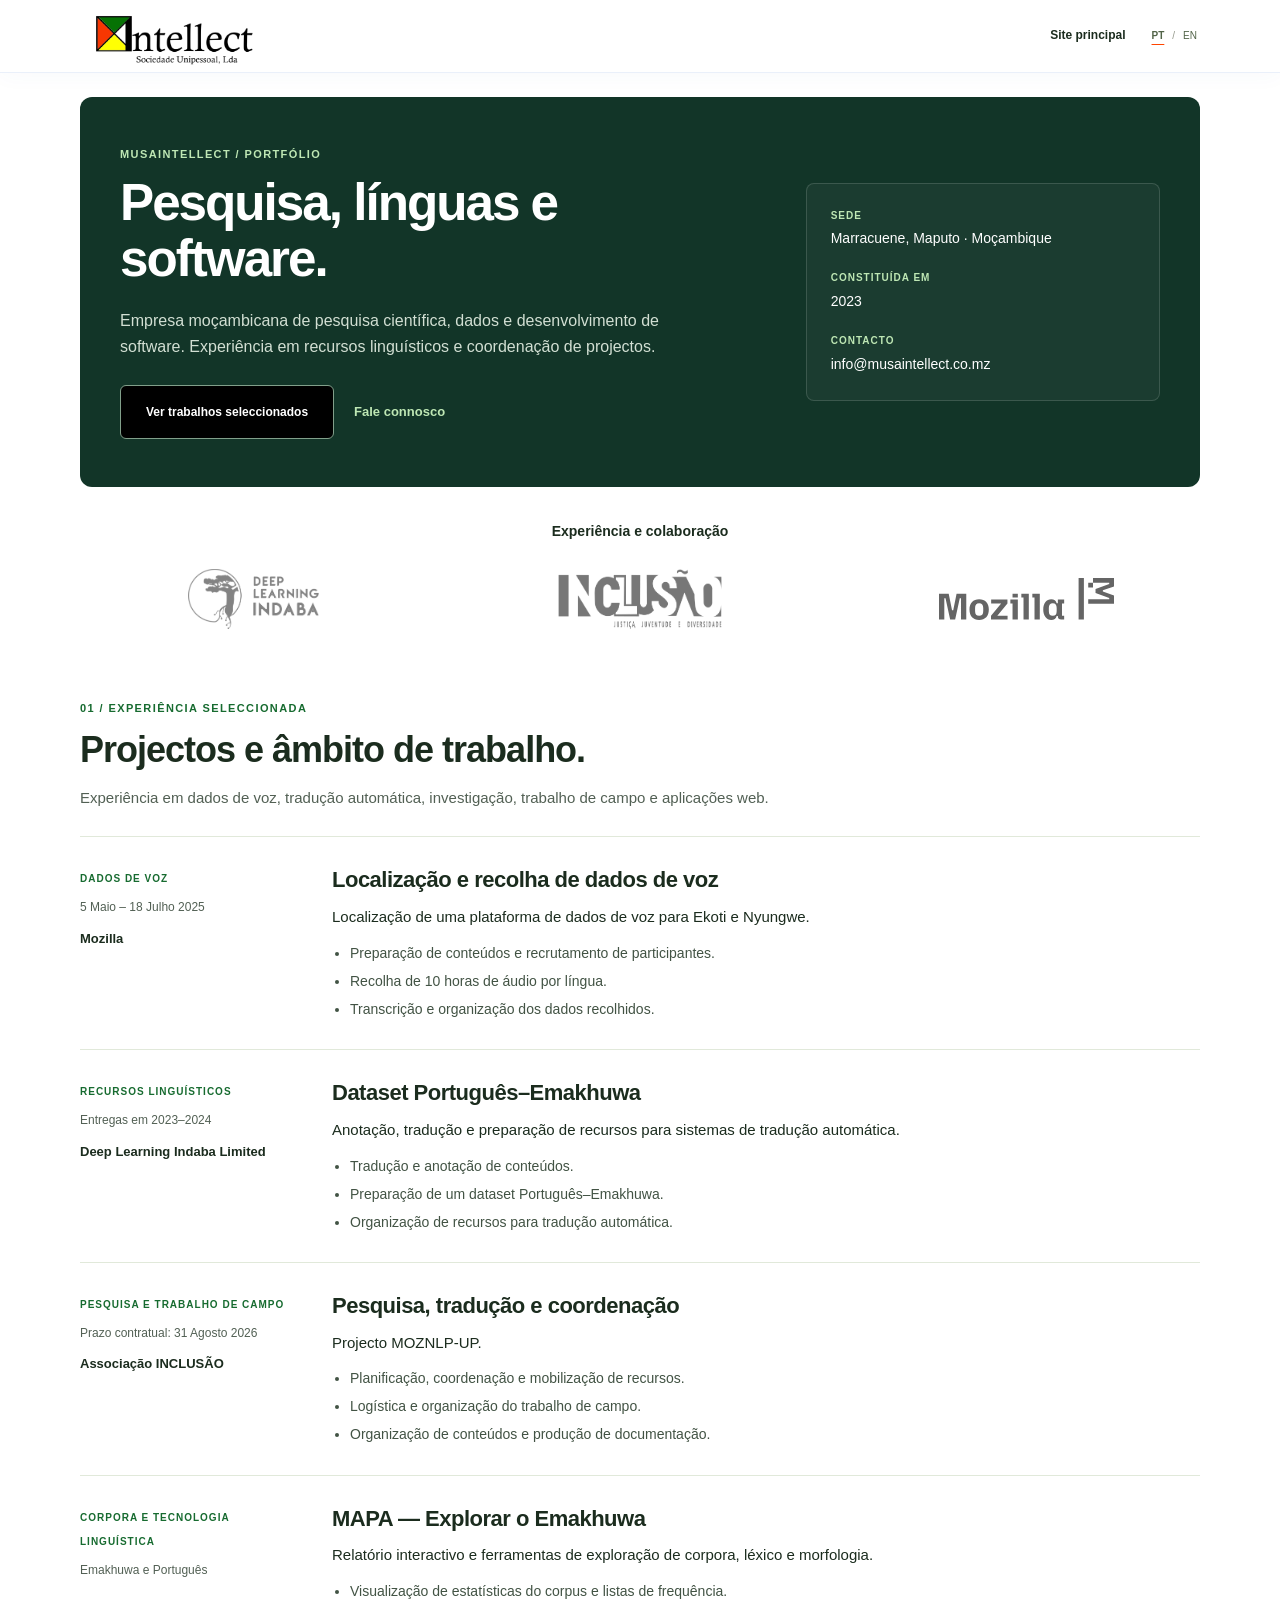
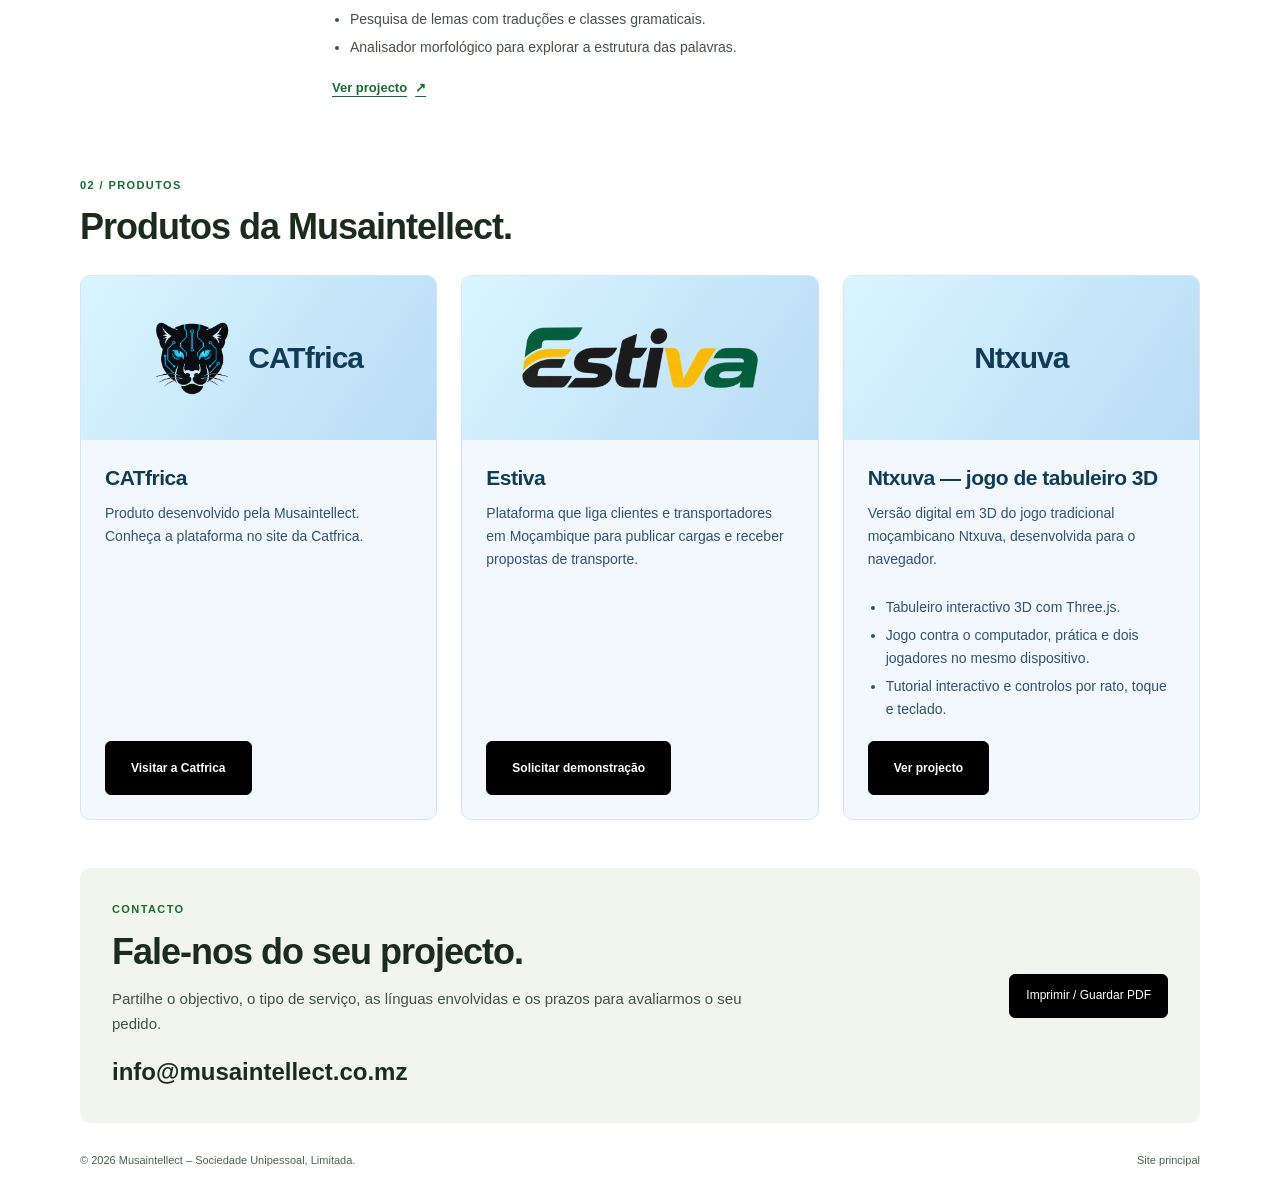
==== portfolio.html @ 4fdc8ce2 "Group Ntxuva with products and keep MAPA under selected work Co-authored-by: Copilot <223556219+Copi" ====
<!DOCTYPE html>
<html lang="pt-MZ" data-theme="chain" data-density="compact">
<head>
  <meta charset="utf-8">
  <meta name="viewport" content="width=device-width, initial-scale=1">
  <meta name="theme-color" content="#ffffff">
  <meta name="description" content="Portfólio da Musaintellect: dados de voz, recursos Português–Emakhuwa, pesquisa, trabalho de campo e produtos de software em Moçambique.">
  <meta property="og:title" content="Portfólio | Musaintellect">
  <meta property="og:description" content="Experiência seleccionada em dados, línguas moçambicanas, pesquisa e software.">
  <meta property="og:type" content="website">
  <title>Portfólio | Musaintellect</title>
  <link rel="icon" type="image/svg+xml" href="./assets/favicon.svg">
  <link rel="stylesheet" href="./styles.css?v=20261117-portfolio-grouping">
  <link rel="stylesheet" href="./chain-theme.css?v=20261117-portfolio-grouping">
  <link rel="stylesheet" href="./portfolio.css?v=20261117-portfolio-grouping">
  <script src="./portfolio.js?v=20261117-portfolio-grouping" defer></script>
</head>
<body class="work-page">
  <a class="skip-link" href="#main" data-i18n="skip">Saltar para o conteúdo</a>
  <header class="site-header">
    <div class="container header-inner">
      <a class="brand" href="./index.html" data-home-link aria-label="Musaintellect">
        <img class="brand-logo" src="./assets/logo.png" width="1000" height="357" alt="Musaintellect" decoding="async">
      </a>
      <div class="header-actions">
        <a class="work-home" href="./index.html" data-home-link data-i18n="home">Site principal</a>
        <div class="language-switch" role="group" aria-label="Idioma / Language">
          <button type="button" data-language="pt" aria-pressed="true" lang="pt" aria-label="Português">PT</button>
          <span aria-hidden="true">/</span>
          <button type="button" data-language="en" aria-pressed="false" lang="en" aria-label="English">EN</button>
        </div>
      </div>
    </div>
  </header>

  <main id="main">
    <section class="work-hero container" aria-labelledby="work-title">
      <div class="work-intro">
        <p class="work-kicker" data-i18n="eyebrow">MUSAINTELLECT / PORTFÓLIO</p>
        <h1 id="work-title" data-i18n="title">Pesquisa, línguas e software.</h1>
        <p class="work-description" data-i18n="intro">Empresa moçambicana de pesquisa científica, dados e desenvolvimento de software. Experiência em recursos linguísticos e coordenação de projectos.</p>
        <div class="work-actions">
          <a class="button" href="#selected-work" data-i18n="viewWork">Ver trabalhos seleccionados</a>
          <a href="#work-contact" data-i18n="contactLink">Fale connosco</a>
        </div>
      </div>
      <aside class="work-summary" aria-label="A empresa" data-i18n-aria-label="companyLabel">
        <dl>
          <dt data-i18n="companyLocation">Sede</dt><dd>Marracuene, Maputo · <span data-i18n="mozambique">Moçambique</span></dd>
          <dt data-i18n="companySince">Constituída em</dt><dd>2023</dd>
          <dt data-i18n="companyEmail">Contacto</dt><dd><a href="mailto:info@musaintellect.co.mz">info@musaintellect.co.mz</a></dd>
        </dl>
      </aside>
    </section>

    <section class="work-collaborations container" aria-labelledby="work-collaborations-title">
      <h2 id="work-collaborations-title" data-i18n="collaborations">Experiência e colaboração</h2>
      <div class="work-logos">
        <a href="https://deeplearningindaba.com/" target="_blank" rel="noopener noreferrer"><img src="./assets/partner-indaba.png" width="650" height="299" alt="Deep Learning Indaba Limited" decoding="async"><span class="sr-only" data-i18n="newTab"> (abre num novo separador)</span></a>
        <a href="https://www.inclusaomoz.org/" target="_blank" rel="noopener noreferrer"><img src="./assets/partner-inclusao.png" width="3387" height="1237" alt="Associação INCLUSÃO" decoding="async"><span class="sr-only" data-i18n="newTab"> (abre num novo separador)</span></a>
        <a href="https://www.mozilla.org/" target="_blank" rel="noopener noreferrer"><img src="./assets/partner-mozilla.svg" width="984" height="235" alt="Mozilla" decoding="async"><span class="sr-only" data-i18n="newTab"> (abre num novo separador)</span></a>
      </div>
    </section>

    <section class="work-section container" id="selected-work" aria-labelledby="selected-work-title">
      <div class="work-section-heading">
        <p class="work-kicker" data-i18n="workEyebrow">01 / EXPERIÊNCIA SELECCIONADA</p>
        <h2 id="selected-work-title" data-i18n="workTitle">Projectos e âmbito de trabalho.</h2>
        <p data-i18n="workIntro">Experiência em dados de voz, tradução automática, investigação, trabalho de campo e aplicações web.</p>
      </div>
      <article class="work-case" id="voice-project">
        <div class="work-case-meta"><span data-i18n="voiceCategory">DADOS DE VOZ</span><p data-i18n="voicePeriod">5 Maio – 18 Julho 2025</p><p class="work-case-client">Mozilla</p></div>
        <div><h3 data-i18n="voiceTitle">Localização e recolha de dados de voz</h3><p data-i18n="voiceBody">Localização de uma plataforma de dados de voz para Ekoti e Nyungwe.</p><ul><li data-i18n="voice1">Preparação de conteúdos e recrutamento de participantes.</li><li data-i18n="voice2">Recolha de 10 horas de áudio por língua.</li><li data-i18n="voice3">Transcrição e organização dos dados recolhidos.</li></ul></div>
      </article>
      <article class="work-case" id="translation-project">
        <div class="work-case-meta"><span data-i18n="translationCategory">RECURSOS LINGUÍSTICOS</span><p data-i18n="translationPeriod">Entregas em 2023–2024</p><p class="work-case-client">Deep Learning Indaba Limited</p></div>
        <div><h3 data-i18n="translationTitle">Dataset Português–Emakhuwa</h3><p data-i18n="translationBody">Anotação, tradução e preparação de recursos para sistemas de tradução automática.</p><ul><li data-i18n="translation1">Tradução e anotação de conteúdos.</li><li data-i18n="translation2">Preparação de um dataset Português–Emakhuwa.</li><li data-i18n="translation3">Organização de recursos para tradução automática.</li></ul></div>
      </article>
      <article class="work-case" id="field-project">
        <div class="work-case-meta"><span data-i18n="fieldCategory">PESQUISA E TRABALHO DE CAMPO</span><p data-i18n="fieldPeriod">Prazo contratual: 31 Agosto 2026</p><p class="work-case-client">Associação INCLUSÃO</p></div>
        <div><h3 data-i18n="fieldTitle">Pesquisa, tradução e coordenação</h3><p data-i18n="fieldBody">Projecto MOZNLP-UP.</p><ul><li data-i18n="field1">Planificação, coordenação e mobilização de recursos.</li><li data-i18n="field2">Logística e organização do trabalho de campo.</li><li data-i18n="field3">Organização de conteúdos e produção de documentação.</li></ul></div>
      </article>
      <article class="work-case" id="mapa-project">
        <div class="work-case-meta"><span data-i18n="mapaCategory">CORPORA E TECNOLOGIA LINGUÍSTICA</span><p data-i18n="mapaMeta">Emakhuwa e Português</p></div>
        <div><h3 data-i18n="mapaTitle">MAPA — Explorar o Emakhuwa</h3><p data-i18n="mapaBody">Relatório interactivo e ferramentas de exploração de corpora, léxico e morfologia.</p><ul><li data-i18n="mapa1">Visualização de estatísticas do corpus e listas de frequência.</li><li data-i18n="mapa2">Pesquisa de lemas com traduções e classes gramaticais.</li><li data-i18n="mapa3">Analisador morfológico para explorar a estrutura das palavras.</li></ul><a class="work-project-link" href="https://emakhuwa-report.vercel.app/" target="_blank" rel="noopener noreferrer"><span data-i18n="viewProject">Ver projecto</span><span aria-hidden="true">↗</span><span class="sr-only" data-i18n="newTab"> (abre num novo separador)</span></a></div>
      </article>
    </section>

    <section class="work-section container" aria-labelledby="work-products-title">
      <div class="work-section-heading"><p class="work-kicker" data-i18n="productsEyebrow">02 / PRODUTOS</p><h2 id="work-products-title" data-i18n="productsTitle">Produtos da Musaintellect.</h2></div>
      <div class="work-products">
        <article class="work-product">
          <div class="work-product-visual"><img class="work-catfrica-mark" src="./assets/catfrica-logo.png" width="462" height="481" alt="CATfrica" loading="lazy" decoding="async"><strong aria-hidden="true">CATfrica</strong></div>
          <div class="work-product-copy"><h3>CATfrica</h3><p data-i18n="catfricaBody">Produto desenvolvido pela Musaintellect. Conheça a plataforma no site da Catfrica.</p><a class="button" href="https://www.catfrica.com/" target="_blank" rel="noopener noreferrer"><span data-i18n="catfricaCta">Visitar a Catfrica</span><span class="sr-only" data-i18n="newTab"> (abre num novo separador)</span></a></div>
        </article>
        <article class="work-product">
          <div class="work-product-visual"><img class="work-estiva-logo" src="./assets/estiva-logo.png" width="800" height="216" alt="Estiva" loading="lazy" decoding="async"></div>
          <div class="work-product-copy"><h3>Estiva</h3><p data-i18n="estivaBody">Plataforma que liga clientes e transportadores em Moçambique para publicar cargas e receber propostas de transporte.</p><a class="button" href="https://mozlink.vercel.app/" target="_blank" rel="noopener noreferrer"><span data-i18n="estivaCta">Solicitar demonstração</span><span class="sr-only" data-i18n="newTab"> (abre num novo separador)</span></a></div>
        </article>
        <article class="work-product" id="ntxuva-project">
          <div class="work-product-visual"><strong aria-hidden="true">Ntxuva</strong></div>
          <div class="work-product-copy"><h3 data-i18n="ntxuvaTitle">Ntxuva — jogo de tabuleiro 3D</h3><p data-i18n="ntxuvaBody">Versão digital em 3D do jogo tradicional moçambicano Ntxuva, desenvolvida para o navegador.</p><ul><li data-i18n="ntxuva1">Tabuleiro interactivo 3D com Three.js.</li><li data-i18n="ntxuva2">Jogo contra o computador, prática e dois jogadores no mesmo dispositivo.</li><li data-i18n="ntxuva3">Tutorial interactivo e controlos por rato, toque e teclado.</li></ul><a class="button" href="https://ntxuva-three.vercel.app/" target="_blank" rel="noopener noreferrer"><span data-i18n="viewProject">Ver projecto</span><span class="sr-only" data-i18n="newTab"> (abre num novo separador)</span></a></div>
        </article>
      </div>
    </section>

    <section class="work-contact container" id="work-contact" aria-labelledby="work-contact-title">
      <div><p class="work-kicker" data-i18n="contactEyebrow">CONTACTO</p><h2 id="work-contact-title" data-i18n="contactTitle">Fale-nos do seu projecto.</h2><p data-i18n="contactBody">Partilhe o objectivo, o tipo de serviço, as línguas envolvidas e os prazos para avaliarmos o seu pedido.</p><a class="work-email" href="mailto:info@musaintellect.co.mz">info@musaintellect.co.mz</a></div>
      <button class="work-print" type="button" data-i18n="print" hidden>Imprimir / Guardar PDF</button>
    </section>
  </main>

  <footer class="work-footer container"><p>© <span id="year">2026</span> Musaintellect – Sociedade Unipessoal, Limitada.</p><a href="./index.html" data-home-link data-i18n="home">Site principal</a></footer>
</body>
</html>
---- styles.css ----
@charset "UTF-8";

:root {
  --paper: #f7f7f2;
  --ink: #202b23;
  --muted: #73796e;
  --orange: #e96638;
  --orange-dark: #b83e19;
  --line: #dedfd5;
  --forest: #192e24;
  --white: #fff;
  --sans: "Segoe UI", "Helvetica Neue", Arial, sans-serif;
}

* { box-sizing: border-box; }
html { scroll-behavior: smooth; scroll-padding-top: 105px; }
body { margin: 0; background: var(--paper); color: var(--ink); font-family: var(--sans); font-size: 15px; line-height: 1.65; -webkit-font-smoothing: antialiased; }
body:has(dialog[open]) { overflow: hidden; }
::selection { background: #f6ba97; color: var(--ink); }
a { color: inherit; text-decoration: none; }
button, input, select, textarea { font: inherit; }
button, a, input, select, textarea, summary { -webkit-tap-highlight-color: transparent; }
button, summary { cursor: pointer; }
button { color: inherit; }
button:disabled { cursor: default; }
svg { display: block; }
button, input, select, textarea { border-radius: 0; }
button { background: none; }
a:focus-visible, button:focus-visible, summary:focus-visible { outline: 3px solid var(--orange-dark); outline-offset: 5px; }
input:focus-visible, select:focus-visible, textarea:focus-visible { outline: 2px solid var(--orange-dark); outline-offset: 3px; }
[hidden] { display: none !important; }
.container { width: min(1280px, calc(100% - 112px)); margin-inline: auto; }
.section { padding-block: 108px; }
.eyebrow { display: flex; align-items: center; gap: 9px; margin: 0 0 25px; color: var(--orange-dark); font-size: 10px; font-weight: 650; letter-spacing: 1.7px; line-height: 1.6; }
h1, h2, h3, p { margin-top: 0; }
h1, h2, h3 { font-weight: 550; }
h2 { font-size: clamp(32px, 3.2vw, 46px); line-height: 1.18; letter-spacing: -1.8px; margin-bottom: 0; }
h3 { font-size: 21px; line-height: 1.35; letter-spacing: -.5px; }
.serif-accent { font-family: Georgia, "Times New Roman", serif; font-weight: 400; font-style: italic; color: var(--orange-dark); letter-spacing: -2px; }
.muted { color: var(--muted); }
.orange { color: var(--orange); }
.button { display: inline-flex; align-items: center; justify-content: center; gap: 27px; padding: 17px 23px; border: 1px solid #000; background: #000; color: #fff; font-size: 12px; font-weight: 650; line-height: 1.5; transition: background .2s, transform .2s; }
.button:hover { background: #222; border-color: #222; transform: translateY(-2px); }
.button > span:last-child:not(:first-child) { font-size: 20px; font-weight: 400; line-height: 1; }
.button-small { padding: 11px 16px; font-size: 11px; gap: 22px; }
.text-link { display: inline-flex; align-items: center; gap: 14px; font-size: 12px; font-weight: 600; }
.text-link:hover { color: var(--orange-dark); }
.text-link > span:last-child { font-size: 20px; transition: transform .2s; }
.text-link:hover > span:last-child { transform: translate(3px, -2px); }
.status-dot, .tiny-dot { display: inline-block; flex: 0 0 auto; width: 6px; height: 6px; border-radius: 50%; background: var(--orange); }
.sr-only { position: absolute; width: 1px; height: 1px; padding: 0; margin: -1px; overflow: hidden; clip: rect(0, 0, 0, 0); white-space: nowrap; border: 0; }
.skip-link { position: fixed; top: -80px; left: 20px; z-index: 20; background: var(--ink); color: white; padding: 12px 20px; }
.skip-link:focus { top: 12px; }

.site-header { position: sticky; top: 0; z-index: 10; background: rgb(247 247 242 / 97%); border-bottom: 1px solid var(--line); }
.header-inner { height: 90px; display: flex; justify-content: space-between; align-items: center; gap: 28px; }
.brand { display: inline-flex; align-items: center; gap: 10px; font-size: 25px; font-weight: 700; letter-spacing: -1px; line-height: 1; white-space: nowrap; }
.brand-logo { display: block; width: 220px; height: auto; }
.main-nav { display: flex; gap: 27px; }
.main-nav a { font-size: 11px; font-weight: 500; position: relative; }
.main-nav a::after { content: ""; position: absolute; width: 0; height: 1px; background: var(--orange); left: 0; bottom: -6px; transition: width .2s; }
.main-nav a:hover::after { width: 100%; }
.header-actions { display: flex; align-items: center; gap: 23px; }
.language-switch { display: flex; align-items: center; gap: 5px; font-size: 10px; }
.language-switch span { color: #94988b; }
.language-switch button { font-size: 10px; border: 0; padding: 8px 3px; color: #626c5c; }
.language-switch button[aria-pressed="true"] { color: var(--ink); font-weight: 750; text-decoration: underline; text-underline-offset: 5px; text-decoration-color: var(--orange); }
.menu-toggle { display: none; width: 36px; height: 38px; border: 1px solid var(--line); padding: 9px 7px; }
.menu-toggle span { display: block; height: 1px; background: var(--ink); margin: 5px 0; transition: transform .2s; }
.main-nav .mobile-contact { display: none; }

.hero { position: relative; display: grid; grid-template-columns: minmax(0, .95fr) minmax(0, 1.05fr); align-items: center; min-height: 0; padding: 36px; margin-block: 24px 0; gap: 32px; border-radius: 12px; background: #123528; color: #fff; }
.hero-copy { position: relative; z-index: 1; max-width: 820px; }
.hero-photo { display: block; width: 100%; height: auto; border-radius: 8px; }
.hero-carousel { min-width: 0; }
.hero-slide { margin: 0; border-radius: 8px; overflow: hidden; background: #0b241b; }
.hero-slide .hero-photo { aspect-ratio: 16 / 9; object-fit: cover; object-position: center 40%; border-radius: 0; }
.hero-slide figcaption { display: flex; align-items: center; min-height: 108px; padding: 14px 18px; }
.hero-slide-link { display: block; color: #fff; }
.hero-slide-link > span { display: block; margin-bottom: 5px; color: #bee7b4; font-size: 10px; font-weight: 700; letter-spacing: 1px; }
.hero-slide-link > .hero-slide-brand { display: flex; align-items: center; gap: 6px; }
.carousel-brand-mark { display: block; width: 18px; height: 18px; padding: 1px; border-radius: 2px; background: #fff; object-fit: contain; }
.hero-slide-link strong { display: block; font-size: clamp(16px, 1.4vw, 20px); line-height: 1.4; }
.carousel-controls { display: flex; align-items: center; gap: 8px; margin-top: 10px; }
.carousel-choices { display: flex; flex: 1; justify-content: center; gap: 8px; }
.carousel-controls button { min-width: 36px; min-height: 36px; padding: 6px 10px; border: 1px solid #819f8a; border-radius: 5px; background: #000; color: #fff; font-size: 11px; }
.carousel-controls button:hover { background: #222; }
.carousel-controls button[aria-pressed="true"] { border-color: #bee7b4; box-shadow: inset 0 0 0 1px #bee7b4; }
.carousel-controls button:focus-visible { outline-color: #bee7b4; outline-offset: 3px; }
.hero .eyebrow, .hero h1 .serif-accent, .hero .text-link { color: #bee7b4; }
.hero .button, .hero .button:hover { border-color: #819f8a; }
.hero a:focus-visible { outline-color: #bee7b4; }
.hero .eyebrow { font-size: 9px; letter-spacing: 1.5px; margin-bottom: 25px; }
.hero h1 { font-size: clamp(42px, 4.65vw, 67px); line-height: 1.08; letter-spacing: -3.2px; margin: 0 0 27px; font-weight: 550; }
.hero h1 .serif-accent { font-size: .99em; letter-spacing: -3.3px; white-space: nowrap; }
.hero-description { max-width: 385px; font-size: 14px; color: #d2dfd3; line-height: 1.9; margin-bottom: 29px; }
.hero-actions { display: flex; align-items: center; gap: 25px; flex-wrap: wrap; }
.hero-actions .button { font-size: 11px; padding: 16px 19px; gap: 16px; }
.hero-actions .text-link { font-size: 11px; }
.portfolio { position: relative; margin-top: 24px; background: #fff; }
.portfolio-heading { position: relative; display: flex; align-items: center; justify-content: center; min-height: 44px; margin-bottom: 8px; padding-inline: 64px; text-align: center; }
.portfolio .portfolio-heading h2 { margin: 0; font-size: clamp(16px, 1.4vw, 20px); line-height: 1.4; letter-spacing: 0; }
.portfolio-heading h2 a:hover { text-decoration: underline; text-underline-offset: 4px; }
.portfolio-toggle { position: absolute; z-index: 1; top: 0; right: 10px; display: grid; place-items: center; width: 44px; min-height: 44px; padding: 0; border: 1px solid #d5dad6; border-radius: 50%; background: #fff; color: #4b5563; font-size: 0; opacity: 0; box-shadow: 0 0 12px 8px #fff; transition: opacity .2s ease; }
.portfolio-toggle::before { content: ""; width: 10px; height: 12px; border-inline: 3px solid currentColor; }
.portfolio.is-paused .portfolio-toggle::before { width: 0; height: 0; border: 6px solid transparent; border-right: 0; border-left: 9px solid currentColor; }
.portfolio:hover .portfolio-toggle, .portfolio:focus-within .portfolio-toggle { opacity: 1; }
.portfolio-window { overflow: hidden; mask-image: linear-gradient(to right, transparent, #000 4%, #000 96%, transparent); }
.portfolio-track { display: flex; }
.portfolio-group { display: grid; flex: 0 0 100%; grid-template-columns: repeat(3, minmax(0, 1fr)); align-items: center; gap: 16px; min-width: 0; margin: 0; padding: 12px 0; list-style: none; }
.portfolio-group[aria-hidden="true"] { display: none; }
.portfolio-logo { display: flex; align-items: center; justify-content: center; min-height: 80px; padding: 10px 8px; border-radius: 5px; }
.portfolio-logo img { width: 100%; max-width: 160px; height: 54px; object-fit: contain; filter: grayscale(1); opacity: .55; transition: filter .2s ease, opacity .2s ease; }
.portfolio-logo:hover img, .portfolio-logo:focus-visible img { filter: grayscale(0); opacity: 1; }
.portfolio-logo:focus-visible { outline-offset: -4px; }
@keyframes portfolio-scroll { to { transform: translateX(-100%); } }
@media screen and (prefers-reduced-motion: no-preference) {
  .portfolio.is-ready .portfolio-group { flex-basis: 50%; min-width: 660px; animation: portfolio-scroll 34s linear infinite; }
  .portfolio.is-ready .portfolio-group[aria-hidden="true"] { display: grid; }
  .portfolio:hover .portfolio-group, .portfolio.is-paused .portfolio-group { animation-play-state: paused; }
  .portfolio.is-ready .portfolio-window:focus-within .portfolio-group { flex-basis: 100%; min-width: 0; animation: none; }
  .portfolio.is-ready .portfolio-window:focus-within .portfolio-group[aria-hidden="true"] { display: none; }
}
@media (hover: none) {
  .portfolio-toggle { opacity: 1; }
}
@media print, (prefers-reduced-motion: reduce) {
  .portfolio-toggle { display: none; }
}
.hero-note { display: flex; align-items: center; gap: 9px; font-size: 10px; color: #626f59; margin-top: 37px; }
.mini-cross { color: #626f56; font-size: 20px; line-height: 1; }
.hero-art { position: relative; width: 112%; margin-left: -5%; }
.globe { width: 100%; height: auto; }
.art-corner { position: absolute; top: 7%; right: 3%; color: #7f8777; font: 8px monospace; letter-spacing: 1.7px; }
.art-corner::before { content: "+"; color: var(--orange); margin-right: 10px; }
.floating-label { position: absolute; display: flex; align-items: center; gap: 12px; background: rgb(255 255 251 / 94%); padding: 15px 19px; box-shadow: 0 8px 36px #223a2010; border: 1px solid #e6e8df; border-radius: 4px; }
.label-top { top: 18%; left: -1%; }
.label-bottom { bottom: 17%; right: -1%; }
.label-kicker { display: block; font-size: 7px; letter-spacing: 1.2px; color: #626f59; margin-bottom: 3px; }
.floating-label strong { display: block; font-size: 12px; font-weight: 550; }
.label-icon { font-size: 35px; line-height: 1; color: var(--orange); }
.tiny-dot { width: 5px; height: 5px; background: #6b8552; margin-left: 6px; }
.soundwave { display: flex; align-items: center; height: 28px; gap: 3px; padding: 0 4px; }
.soundwave i { display: block; background: var(--orange); width: 2px; height: 11px; }
.soundwave i:nth-child(2n) { height: 21px; }.soundwave i:nth-child(3n) { height: 29px; }
.art-coordinate { position: absolute; bottom: 2%; left: 22%; font: 8px monospace; color: #6c7566; letter-spacing: .8px; }
.art-coordinate span { color: var(--orange); font-size: 6px; margin: 0 5px 0 15px; }
.expertise-strip { background: var(--forest); color: #e8ebdf; }
.expertise-inner { display: flex; justify-content: space-between; align-items: center; gap: 20px; min-height: 84px; font-size: 12px; }
.expertise-inner .strip-heading { font-size: 8px; line-height: 1.8; letter-spacing: 1.7px; color: #acb7a3; max-width: 130px; }
.expertise-inner b { font-size: 22px; color: #f0895a; font-weight: 400; }

.section-heading { display: flex; align-items: flex-end; justify-content: space-between; gap: 60px; margin-bottom: 43px; }
.section-intro { max-width: 325px; color: #697160; font-size: 13px; line-height: 1.9; margin-bottom: 3px; }
.service-filters { display: flex; gap: 9px; margin-bottom: 30px; flex-wrap: wrap; }
.filter { border: 1px solid var(--line); padding: 9px 17px; font-size: 10px; border-radius: 2px; transition: color .2s, background .2s; }
.filter:hover { border-color: var(--ink); }
.filter.active { background: var(--ink); border-color: var(--ink); color: var(--paper); }
.service-grid { display: grid; grid-template-columns: repeat(3, 1fr); gap: 17px; }
.service-card { display: flex; flex-direction: column; padding: 28px; border: 1px solid var(--line); background: #fafaf6; transition: border-color .2s, background .2s, transform .2s; }
.service-card:hover { border-color: #afbaa2; background: #f0f1e8; transform: translateY(-4px); }
.card-top { display: flex; align-items: center; justify-content: space-between; margin-bottom: 29px; }
.card-top svg { width: 36px; height: 36px; stroke: #667858; fill: none; stroke-width: 1.4; stroke-linecap: round; stroke-linejoin: round; }
.card-top > span { font: 9px monospace; color: #626f59; }
.service-card h3 { margin-bottom: 13px; font-size: 19px; }
.service-card p { color: #626f59; font-size: 12px; line-height: 1.9; margin-bottom: 25px; }
.card-bottom { display: flex; align-items: center; justify-content: space-between; gap: 10px; border-top: 1px solid var(--line); padding-top: 18px; margin-top: auto; }
.card-bottom > span:first-child { color: #606d57; font-size: 7px; font-weight: 600; letter-spacing: 1px; }
.card-arrow { font-size: 22px; line-height: 1; color: #58664f; transition: transform .2s; }
.service-card:hover .card-arrow { transform: translate(2px, -2px); color: var(--orange-dark); }

.language-section { background: var(--forest); color: #eef0e5; padding-block: 48px; overflow: hidden; }
.language-layout { display: grid; grid-template-columns: 1fr 1fr; gap: 90px; align-items: center; }
.language-section .eyebrow { color: #ef9b73; }
.language-copy h2 { font-size: clamp(38px, 3.6vw, 52px); margin-bottom: 25px; line-height: 1.15; }
.language-copy .serif-accent { color: #f09a72; }
.language-copy > p:not(.eyebrow) { color: #b8c2b1; max-width: 375px; font-size: 13px; line-height: 1.95; margin-bottom: 26px; }
.light-link { color: #ecb393; }
.light-link:hover { color: #fff; }
.language-details { padding-left: 26px; border-left: 3px solid #e96638; }
.language-details h3 { font-size: 19px; margin-bottom: 16px; }
.language-details ul { list-style: none; padding: 0; margin: 0 0 18px; }
.language-details li { padding-block: 9px; border-bottom: 1px solid #ffffff30; font-size: 14px; }
.language-details p { max-width: 400px; margin-bottom: 0; font-size: 12px; line-height: 1.8; }
.voice-visual { position: relative; padding: 21px 25px; background: #1e3529; border: 1px solid #42513c; border-radius: 4px; }
.voice-header { display: flex; align-items: center; gap: 9px; font: 7px var(--sans); letter-spacing: 1.3px; color: #bfccaf; }
.voice-header > span:last-child { margin-left: auto; font-size: 17px; color: #ef9b73; }
.voice-orbit { width: 250px; height: 250px; border: 1px solid #687c4d52; border-radius: 50%; position: relative; display: grid; place-items: center; margin: 30px auto 15px; }
.voice-orbit::before { content: ""; width: 190px; height: 190px; border: 1px dashed #8ca47047; border-radius: 50%; position: absolute; transform: rotate(20deg); }
.voice-orbit-inner { width: 116px; height: 116px; background: radial-gradient(circle, #687b434a, #8b9b5010); border: 1px solid #77915a66; border-radius: 50%; display: grid; place-items: center; box-shadow: 0 0 60px #a5a96f0b; }
.voice-orbit-inner > span { font-size: 63px; font-family: Georgia, serif; margin-bottom: 12px; }
.orbit-word { position: absolute; padding: 8px 18px; border: 1px solid #6c7d565e; border-radius: 3px; background: #294031; font-size: 15px; }
.word-one { top: 18px; left: -8px; transform: rotate(-8deg); }.word-two { right: -8px; bottom: 32px; transform: rotate(7deg); }
.orbit-point { position: absolute; background: #d3b171; width: 5px; height: 5px; border-radius: 50%; }
.point-one { top: 9px; right: 66px; }.point-two { left: 35px; bottom: 32px; }.point-three { top: 103px; right: -2px; background: var(--orange); }
.voice-waveform { display: flex; align-items: center; justify-content: center; gap: 5px; height: 43px; margin-bottom: 22px; }
.voice-waveform i { display: block; width: 3px; height: 8px; background: #a6b27c; border-radius: 2px; }
.voice-waveform i:nth-child(3n) { height: 26px; background: #cfb07e; }
.voice-waveform i:nth-child(4n) { height: 17px; }
.voice-waveform i:nth-child(7n) { height: 39px; background: #e59162; }
.voice-waveform i:nth-child(5n) { height: 32px; }
.voice-footer { display: flex; align-items: center; justify-content: space-between; border-top: 1px solid #43513d; padding-top: 18px; font-size: 9px; color: #c4cfb4; }
.voice-footer > span:nth-child(even) { color: #7c8f6e; }
.visual-caption { margin: 14px 0 0; font-size: 8px; text-align: center; color: #aebca4; }
.language-values { display: flex; align-items: center; justify-content: space-between; gap: 25px; padding-block: 25px; border-top: 1px solid #3c4c39; margin-top: 65px; font-size: 10px; color: #c4cfb6; }
.language-values span::before { content: "↗"; color: #e99b72; margin-right: 12px; font-size: 14px; }
.process-grid { display: grid; grid-template-columns: repeat(4, 1fr); gap: 32px; margin-top: 60px; }
.step-number { display: flex; align-items: center; justify-content: space-between; border-top: 1px solid #cbd0c0; padding-top: 18px; font-family: Georgia, serif; font-size: 30px; color: #7c896d; margin-bottom: 31px; }
.step-number span { font: 18px var(--sans); color: #87927a; }
.process-step h3 { font-size: 18px; margin-bottom: 13px; }
.process-step p { font-size: 12px; line-height: 1.9; color: #626f59; margin-bottom: 0; }

.about-section { background: #eeefe6; padding-block: 80px; border-block: 1px solid #e4e6d9; }
.about-layout { display: grid; grid-template-columns: minmax(0, 1fr); gap: 0; align-items: center; }
.about-copy { max-width: 900px; }
.about-art { position: relative; overflow: hidden; min-height: 390px; padding: 25px; background-color: #dfe3d1; background-image: linear-gradient(#74865c0d 1px, transparent 1px), linear-gradient(90deg, #74865c0d 1px, transparent 1px); background-size: 28px 28px; border-radius: 3px; display: flex; flex-direction: column; justify-content: space-between; }
.about-art-label { position: relative; z-index: 1; font-size: 8px; letter-spacing: 1.6px; color: #536348; }
.abstract-mark { position: absolute; inset: 12% 0 0; display: flex; align-items: center; justify-content: center; gap: 12px; transform: rotate(-28deg); }
.abstract-mark span { display: block; width: 39px; height: 150px; background: #586c44; border-radius: 40px; box-shadow: 8px 13px 15px #3e4e2512; }
.abstract-mark span:nth-child(2) { height: 220px; background: #6c8054; }
.abstract-mark span:nth-child(3) { height: 150px; background: #e77e4d; transform: translateY(28px); }
.abstract-mark span:nth-child(4) { height: 220px; background: #7e9065; }
.abstract-mark span:nth-child(5) { height: 150px; background: #97a57b; }
.about-art-bottom { display: flex; justify-content: space-between; font: 9px monospace; letter-spacing: 2px; color: #536348; z-index: 1; }
.about-copy h2 { font-size: clamp(30px, 2.8vw, 41px); margin-bottom: 25px; }
.about-copy h2 .serif-accent { letter-spacing: -1px; }
.about-copy > p:not(.eyebrow) { font-size: 12px; color: #5e6b52; line-height: 1.95; margin-bottom: 14px; }
.about-facts { display: flex; gap: 40px; margin-top: 27px; padding-top: 24px; border-top: 1px solid #cfd4c1; }
.about-facts strong { display: block; font-size: 22px; font-weight: 500; letter-spacing: -.7px; }
.about-facts span { display: block; font-size: 9px; color: #5e6b52; margin-top: 4px; }
.product-section { padding-bottom: 0; }
.product-feature { display: grid; grid-template-columns: minmax(0, 1.1fr) minmax(0, 1fr); border: 1px solid #c9deed; background: #f3f8ff; }
.product-feature + .product-feature { margin-top: 20px; }
.product-copy { padding: 45px; }
.product-copy h3 { margin: 0; color: #103b5b; font-size: clamp(28px, 2.7vw, 34px); letter-spacing: -1px; }
.product-section .eyebrow { color: #175d87; }
.product-section a:focus-visible { outline-color: #175d87; }
.product-description { max-width: 380px; margin: 22px 0 28px; color: #43627b; font-size: 13px; line-height: 1.9; }
.product-visual { display: flex; flex-direction: column; justify-content: space-between; padding: 30px; background: linear-gradient(120deg, #d9f5ff, #b9dcf5); border-left: 1px solid #c9deed; }
.product-visual-label { color: #235778; font-size: 8px; letter-spacing: 1.5px; }
.product-brand { display: flex; align-items: center; justify-content: center; gap: 16px; margin-block: 24px; }
.product-logo { display: block; width: clamp(80px, 8vw, 112px); height: auto; flex-shrink: 0; }
.product-logo.product-logo-wordmark { width: min(100%, 340px); flex-shrink: 1; }
.product-brand strong { color: #103b5b; font-size: clamp(28px, 3.4vw, 48px); font-weight: 750; letter-spacing: -1.5px; line-height: 1; }
.product-visual-footer { display: flex; justify-content: space-between; align-items: center; color: #235778; font: 10px monospace; }
.product-visual-footer > span:last-child { font-size: 24px; }
.faq-section { display: grid; grid-template-columns: .8fr 1.2fr; gap: 100px; }
.faq-section h2 { font-size: 38px; }
.faq-intro { font-size: 12px; color: #626f59; margin: 20px 0 0; max-width: 220px; }
.faq-list { border-top: 1px solid var(--line); }
details { border-bottom: 1px solid var(--line); }
summary { display: flex; justify-content: space-between; align-items: center; gap: 25px; padding: 21px 0; list-style: none; font-size: 12px; font-weight: 550; }
summary::-webkit-details-marker { display: none; }
.faq-plus { font-size: 21px; font-weight: 300; color: #718060; transition: transform .2s; }
details[open] .faq-plus { transform: rotate(45deg); }
details p { font-size: 12px; color: #707968; line-height: 1.95; margin-bottom: 23px; padding-right: 25px; }

.contact-section { padding-block: 85px; background: #eceee1; border-top: 1px solid #dfe3d1; }
.contact-layout { display: grid; grid-template-columns: 1fr 1fr; gap: 100px; align-items: center; }
.contact-copy h2 { font-size: clamp(39px, 3.8vw, 54px); margin-bottom: 24px; }
.contact-copy > p:not(.eyebrow):not(.contact-location) { max-width: 330px; font-size: 13px; color: #5e6b52; line-height: 1.9; }
.contact-email { display: inline-flex; align-items: center; gap: 20px; font-size: 16px; font-weight: 500; border-bottom: 1px solid #9fa98f; padding-bottom: 5px; margin-top: 17px; }
.contact-email:hover { color: var(--orange-dark); border-color: var(--orange-dark); }
.contact-email span { color: #637651; }
.contact-location { font-size: 10px; color: #5e6b52; margin: 17px 0 0; }
.contact-location > span:first-child { margin-right: 8px; font-size: 18px; }
.contact-form { padding: 32px; background: #f7f8f0; border: 1px solid #dfe3d2; border-radius: 3px; }
.contact-form h3 { font-size: 19px; margin-bottom: 26px; }
.form-row { display: grid; grid-template-columns: 1fr 1fr; gap: 18px; }
.field { display: flex; flex-direction: column; margin-bottom: 20px; min-width: 0; }
label { font-size: 10px; font-weight: 550; margin-bottom: 8px; }
input, select, textarea { width: 100%; border: 1px solid #d5dac7; background: #f9faf5; color: var(--ink); padding: 12px; font-size: 11px; }
input::placeholder, textarea::placeholder { color: #626f59; opacity: 1; }
select { padding-right: 27px; text-overflow: ellipsis; }
textarea { resize: vertical; min-height: 95px; }
.form-note { font-size: 9px; color: #626f59; line-height: 1.8; margin-bottom: 18px; }
.form-submit { width: 100%; justify-content: space-between; padding: 13px 18px; }
.form-status { font-size: 11px; line-height: 1.8; margin: 12px 0 0; }
.form-status:empty { display: none; }
.site-footer { padding-block: 47px 23px; background: var(--forest); color: #e1e6d9; }
.footer-main { display: flex; align-items: center; justify-content: space-between; gap: 30px; padding-bottom: 40px; }
.footer-brand { background: var(--paper); padding: 2px 8px 7px; border-radius: 2px; }
.footer-main p { color: #a9b69e; font-size: 10px; margin: 16px 0 0; }
.back-top { display: flex; gap: 20px; align-items: center; font-size: 10px; }
.back-top > span:last-child { border: 1px solid #526147; padding: 5px 12px; font-size: 18px; color: #edac83; }
.back-top:hover { color: #edac83; }
.footer-bottom { border-top: 1px solid #3b4e36; padding-top: 22px; display: flex; justify-content: space-between; gap: 20px; font-size: 8px; color: #afbaa4; }
.footer-bottom > div { display: flex; gap: 30px; align-items: center; }
.privacy-button { color: #b6c2ab; border: 0; font-size: 8px; padding: 0; text-decoration: underline; text-underline-offset: 3px; }
dialog { padding: 0; border: 1px solid var(--line); width: min(600px, calc(100% - 40px)); max-height: 85dvh; background: var(--paper); color: var(--ink); }
dialog::backdrop { background: #122719b3; backdrop-filter: blur(4px); }
.dialog-inner { padding: 45px; position: relative; }
.dialog-inner h2 { font-size: 32px; margin-bottom: 24px; }
.dialog-inner > p:not(.eyebrow) { font-size: 13px; color: #616d57; line-height: 1.9; }
.dialog-close { position: absolute; right: 15px; top: 8px; border: 0; font-size: 27px; padding: 0 8px; }

@media (min-width: 1550px) {
  .hero { padding-block: 64px; }
  .hero h1 { font-size: 72px; }
}
@media (max-width: 1150px) {
  .container { width: calc(100% - 72px); }
  .main-nav { gap: 20px; }
  .header-inner { gap: 20px; }
  .header-actions { gap: 15px; }
  .brand { font-size: 23px; gap: 7px; }
  .header-contact { gap: 12px; }
  .hero { min-height: 0; }
  .hero h1 { font-size: 5vw; }
  .hero-actions { gap: 17px; }
  .hero-actions .text-link { font-size: 10px; }
  .hero-art { margin-left: -2%; width: 106%; }
  .floating-label { padding: 11px 13px; gap: 8px; }
  .label-top { left: 0; top: 13%; }
  .label-bottom { right: -2%; bottom: 12%; }
  .floating-label strong { font-size: 10px; }
  .label-kicker { font-size: 6px; }
  .art-coordinate { bottom: 0; left: 15%; font-size: 7px; }
  .service-card { padding: 22px; }
  .language-layout, .about-layout { gap: 55px; }
  .contact-layout { gap: 60px; }
  .faq-section { gap: 55px; }
}
@media (max-width: 960px) {
  .header-inner { height: 78px; }
  .header-contact { display: none; }
  .section { padding-block: 80px; }
  .hero { min-height: 0; padding-block: 40px; }
  .hero .eyebrow { font-size: 8px; letter-spacing: 1px; }
  .hero h1 { font-size: 5.1vw; letter-spacing: -2px; }
  .hero h1 .serif-accent { letter-spacing: -2px; }
  .hero-description { font-size: 12px; max-width: 300px; }
  .hero-actions { align-items: flex-start; flex-direction: column; gap: 16px; }
  .hero-note { margin-top: 25px; font-size: 9px; }
  .hero-art { width: 108%; }
  .label-bottom { bottom: 8%; }
  .expertise-inner { font-size: 10px; gap: 13px; }
  .expertise-inner .strip-heading { max-width: 110px; font-size: 7px; }
  .section-heading { gap: 35px; }
  .section-intro { font-size: 12px; max-width: 270px; }
  h2 { font-size: 34px; }
  .service-card h3 { font-size: 17px; }
  .service-card { padding: 22px 18px; }
  .service-card p { font-size: 11px; }
  .card-bottom > span:first-child { font-size: 6px; }
  .language-layout { gap: 35px; }
  .voice-visual { padding: 20px 18px; }
  .voice-orbit { width: 210px; height: 210px; }
  .voice-orbit::before { width: 160px; height: 160px; }
  .voice-waveform { gap: 4px; }
  .voice-header { font-size: 6px; letter-spacing: 1px; }
  .language-copy h2 { font-size: 39px; }
  .language-values { font-size: 9px; gap: 15px; }
  .language-values span::before { margin-right: 7px; }
  .process-grid { gap: 23px; }
  .process-step h3 { font-size: 16px; }
  .process-step p { font-size: 11px; }
  .about-layout { gap: 40px; }
  .about-art { min-height: 390px; padding: 20px; }
  .about-art-label { font-size: 7px; letter-spacing: 1px; }
  .abstract-mark { gap: 9px; }
  .abstract-mark span { width: 32px; }
  .about-copy h2 { font-size: 30px; }
  .about-facts { gap: 25px; }
  .about-facts strong { font-size: 19px; }
  .contact-layout { gap: 35px; }
  .contact-form { padding: 25px; }
  .form-row { grid-template-columns: 1fr; gap: 0; }
  .contact-copy h2 { font-size: 43px; }
}
@media (max-width: 720px) {
  .container { width: calc(100% - 40px); }
  html { scroll-padding-top: 85px; }
  .header-inner { height: 72px; }
  .brand { font-size: 23px; }
  .brand-logo { width: 174px; }
  .header-actions { gap: 15px; }
  .main-nav { gap: 12px; flex-wrap: wrap; }
  .main-nav a { font-size: 10px; }
  .menu-toggle.is-ready { display: block; }
  .site-header:has(.menu-toggle.is-ready) .main-nav { display: none; position: absolute; top: 72px; left: 0; right: 0; background: var(--paper); padding: 20px; border-bottom: 1px solid var(--line); box-shadow: 0 14px 20px #182f1710; }
  .site-header:has(.menu-toggle.is-ready) .main-nav.is-open { display: flex; flex-direction: column; gap: 0; }
  .main-nav.is-open a { padding: 12px 8px; font-size: 14px; }
  .main-nav.is-open a::after { display: none; }
  .main-nav.is-open .mobile-contact { display: block; color: var(--orange-dark); }
  .menu-toggle[aria-expanded="true"] span:first-child { transform: translateY(3px) rotate(45deg); }
  .menu-toggle[aria-expanded="true"] span:last-child { transform: translateY(-3px) rotate(-45deg); }
  .hero { grid-template-columns: minmax(0, 1fr); padding: 24px 20px; gap: 24px; }
  .hero-slide figcaption { min-height: 120px; }
  .hero h1 { font-size: clamp(39px, 8.3vw, 59px); letter-spacing: -2.4px; }
  .hero h1 .serif-accent { letter-spacing: -2.3px; }
  .hero .eyebrow { font-size: 7px; letter-spacing: 1.1px; }
  .hero-description { font-size: 13px; max-width: 370px; }
  .hero-actions { flex-direction: row; align-items: center; gap: 19px; }
  .hero-actions .text-link { font-size: 10px; }
  .hero-note { margin-top: 23px; }
  .hero-art { width: min(100%, 500px); margin: -10px auto 0; }
  .art-corner { top: 3%; right: 1%; font-size: 6px; }
  .label-top { top: 15%; left: 0; }
  .label-bottom { right: 0; bottom: 13%; }
  .art-coordinate { bottom: 0; left: 20%; font-size: 6px; }
  .floating-label strong { font-size: 11px; }
  .expertise-inner { padding-block: 21px; min-height: auto; justify-content: center; flex-wrap: wrap; column-gap: 16px; row-gap: 10px; }
  .expertise-inner .strip-heading { flex-basis: 100%; max-width: none; text-align: center; margin-bottom: 5px; }
  .expertise-inner b { font-size: 16px; }
  .expertise-inner b:nth-of-type(2) { display: none; }
  .expertise-inner > span:not(.strip-heading) { font-size: 10px; }
  .section { padding-block: 65px; }
  .section-heading { flex-direction: column; align-items: flex-start; gap: 22px; margin-bottom: 30px; }
  h2 { font-size: 35px; letter-spacing: -1.3px; }
  .eyebrow { font-size: 8px; letter-spacing: 1.5px; margin-bottom: 19px; }
  .section-intro { max-width: 370px; font-size: 12px; }
  .service-filters { gap: 7px; margin-bottom: 23px; }
  .filter { font-size: 9px; padding: 9px 12px; }
  .service-grid { grid-template-columns: repeat(2, 1fr); gap: 12px; }
  .service-card { padding: 22px 17px; }
  .card-top { margin-bottom: 22px; }
  .service-card h3 { font-size: 18px; }
  .card-bottom { padding-top: 13px; gap: 5px; }
  .card-bottom > span:first-child { font-size: 6px; letter-spacing: .7px; }
  .language-section { padding-top: 60px; }
  .language-layout { grid-template-columns: 1fr; gap: 40px; }
  .language-copy h2 { font-size: 45px; }
  .language-copy > p:not(.eyebrow) { max-width: 410px; font-size: 12px; }
  .voice-visual { width: min(100%, 420px); margin-inline: auto; padding: 22px 25px; }
  .voice-header { font-size: 7px; }
  .voice-orbit { width: 240px; height: 240px; }
  .voice-orbit::before { width: 180px; height: 180px; }
  .language-values { margin-top: 40px; display: grid; grid-template-columns: 1fr 1fr; gap: 16px; font-size: 9px; }
  .process-grid { grid-template-columns: repeat(2, 1fr); gap: 35px 25px; margin-top: 35px; }
  .step-number { margin-bottom: 20px; }
  .process-step h3 { font-size: 18px; }
  .process-step p { font-size: 12px; }
  .about-section { padding-block: 60px; }
  .about-layout { grid-template-columns: 1fr; gap: 38px; }
  .about-art { min-height: 320px; }
  .about-art-label { font-size: 8px; letter-spacing: 1.5px; }
  .abstract-mark { gap: 12px; }
  .abstract-mark span { width: 38px; height: 130px; }
  .abstract-mark span:nth-child(2), .abstract-mark span:nth-child(4) { height: 195px; }
  .about-copy h2 { font-size: 35px; }
  .about-facts { gap: 40px; }
  .about-facts strong { font-size: 23px; }
  .product-feature { grid-template-columns: 1fr; }
  .product-copy { padding: 28px; }
  .product-visual { min-height: 230px; padding: 25px; border-left: 0; border-top: 1px solid var(--line); }
  .faq-section { grid-template-columns: 1fr; gap: 30px; }
  .faq-section h2 { font-size: 35px; }
  .faq-intro { max-width: none; margin-top: 15px; }
  .contact-section { padding-block: 60px; }
  .contact-layout { grid-template-columns: 1fr; gap: 35px; }
  .contact-copy h2 { font-size: 47px; }
  .contact-copy > p:not(.eyebrow):not(.contact-location) { max-width: 370px; }
  .contact-email { font-size: 17px; }
  .form-row { grid-template-columns: 1fr 1fr; gap: 15px; }
  .contact-form { padding: 25px; }
  input, select, textarea { font-size: 16px; }
  .form-note { font-size: 10px; }
  .footer-main { align-items: flex-start; padding-bottom: 30px; }
  .footer-main p { max-width: 220px; line-height: 1.8; }
  .back-top > span:first-child { display: none; }
  .footer-bottom { flex-direction: column; gap: 12px; font-size: 8px; }
  .footer-bottom > div { justify-content: space-between; }
  .dialog-inner { padding: 35px 25px 20px; }
}
@media (max-width: 390px) {
  .container { width: calc(100% - 32px); }
  .header-inner { gap: 12px; }
  .brand { font-size: 21px; gap: 6px; }
  .header-actions { gap: 10px; }
  .hero h1 { font-size: 9.1vw; letter-spacing: -1.8px; }
  .hero h1 .serif-accent { letter-spacing: -1.9px; }
  .hero-actions { gap: 15px; }
  .hero-actions .button { font-size: 10px; }
  .hero-actions .text-link { font-size: 10px; }
  .service-grid { grid-template-columns: 1fr; }
  .service-card { padding: 25px; }
  .service-card p { font-size: 12px; }
  .card-bottom > span:first-child { font-size: 7px; }
  .form-row { grid-template-columns: 1fr; gap: 0; }
  .contact-form { padding: 20px; }
  .contact-email { font-size: 15px; gap: 12px; }
  .art-coordinate { left: 12%; }
  .floating-label { padding: 9px; }
  .label-kicker { font-size: 5px; }
  .floating-label strong { font-size: 9px; }
  .voice-visual { padding-inline: 16px; }
}
@media (prefers-reduced-motion: reduce) {
  html { scroll-behavior: auto; }
  *, *::before, *::after { transition: none !important; animation: none !important; }
}
@media print {
  .site-header, .hero-art, .hero-carousel, .hero-photo, .voice-visual, .about-art, .service-filters, .contact-form, .back-top, .privacy-button { display: none !important; }
  body, .hero, .language-section, .contact-section, .about-section, .site-footer { background: white; color: black; }
  .hero .eyebrow, .hero h1 .serif-accent, .hero .text-link, .hero-description { color: #333; }
  .container { width: 100%; }
  .hero, .language-layout, .about-layout, .contact-layout { display: block; min-height: 0; }
  .hero, .section, .language-section, .about-section, .contact-section, .site-footer { padding-block: 25px; }
  .service-card, .process-step { break-inside: avoid; }
  .service-card[hidden] { display: flex !important; }
  details > p { display: block; }
  .language-copy > p:not(.eyebrow), .footer-main p, .footer-bottom { color: #333; }
  .expertise-strip { display: none; }
}
---- chain-theme.css ----
@charset "UTF-8";

html[data-theme="chain"] {
  --paper: #fff;
  --ink: #1b2c1e;
  --muted: #176b30;
  --orange: #ff4500;
  --orange-dark: #a63d13;
  --line: #e1e9da;
  --forest: #006537;
  --brand-green: #008000;
  --brand-yellow: #ffff00;
  --chain-gradient: linear-gradient(115deg, #006537, #008000);
}

html[data-theme="chain"] body { background: #fff; }
html[data-theme="chain"] ::selection { background: #c8eaff; color: #173a78; }
html[data-theme="chain"] h2 { font-weight: 750; letter-spacing: -1.5px; }
html[data-theme="chain"] h3 { font-weight: 700; }
html[data-theme="chain"] .serif-accent { font-family: var(--sans); font-style: normal; font-weight: 750; color: #2058b4; letter-spacing: -1.5px; }
html[data-theme="chain"] .eyebrow { color: #2456b7; font-weight: 700; letter-spacing: 1.5px; }
html[data-theme="chain"] .button { border-radius: 30px; background: var(--chain-gradient); color: #fff; border: 1px solid transparent; box-shadow: 0 7px 20px #265ac321; padding-inline: 25px; }
html[data-theme="chain"] .button:hover { background: linear-gradient(115deg, #2445b1, #146a92); box-shadow: 0 10px 24px #265ac333; transform: translateY(-3px); }
html[data-theme="chain"] .text-link { font-size: 13px; }
html[data-theme="chain"] .site-header { background: #fffffffa; border-color: #eaf0fa; box-shadow: 0 4px 20px #345d9b08; }
html[data-theme="chain"] .main-nav a { font-size: 12px; font-weight: 600; }
html[data-theme="chain"] .language-switch button { color: #53617b; }
html[data-theme="chain"] .menu-toggle { border-radius: 10px; }
html[data-theme="chain"] .header-contact { font-size: 11px; padding-inline: 19px; }

html[data-theme="chain"] .hero { isolation: isolate; min-height: 0; padding-block: 36px; gap: 32px; border: 0; }
html[data-theme="chain"] .hero::before,
html[data-theme="chain"] .hero::after { display: none; }
html[data-theme="chain"] .hero-copy { color: #fff; padding-bottom: 0; animation: none; }
html[data-theme="chain"] .hero .eyebrow { color: #bee7b4; font-size: 10px; }
html[data-theme="chain"] .hero .status-dot { background: #87e8fa; box-shadow: 0 0 0 4px #ffffff18; }
html[data-theme="chain"] .hero h1 { font-size: clamp(42px, 4.3vw, 63px); line-height: 1.12; font-weight: 780; letter-spacing: -2.6px; }
html[data-theme="chain"] .hero h1 .serif-accent { color: #bee7b4; font-weight: 780; font-size: 1em; letter-spacing: -2.6px; }
html[data-theme="chain"] .hero-description { color: #d2dfd3; font-size: 16px; line-height: 1.8; max-width: 700px; }
html[data-theme="chain"] .hero .button { background: #ff4500; color: #101810; box-shadow: none; }
html[data-theme="chain"] .hero .button:hover { background: #eaf7ff; }
html[data-theme="chain"] .hero .text-link { color: #bee7b4; }
html[data-theme="chain"] .hero-note { color: #f0f6ff; font-size: 11px; }
html[data-theme="chain"] .mini-cross { color: #b8edff; }
html[data-theme="chain"] .hero-art { width: 107%; margin-left: -3%; isolation: isolate; animation: chain-float 8s ease-in-out infinite; }
html[data-theme="chain"] .hero-art::before { content: ""; position: absolute; z-index: -1; inset: 9% -1% 10% 3%; background: #f1f5df; border-radius: 43% 57% 38% 62% / 50% 40% 60% 50%; }
html[data-theme="chain"] .globe { filter: drop-shadow(0 16px 22px #345abb14); }
html[data-theme="chain"] #sphere stop:nth-child(1) { stop-color: #3d7c3d; }
html[data-theme="chain"] #sphere stop:nth-child(2) { stop-color: #174b28; }
html[data-theme="chain"] #sphere stop:nth-child(3) { stop-color: #092d1b; }
html[data-theme="chain"] #land-dots circle { fill: #e5eead; }
html[data-theme="chain"] .orbital-rings { stroke: #bdcfa6; }
html[data-theme="chain"] .floating-label { border: 1px solid #e8edfb; border-radius: 14px; padding: 17px; box-shadow: 0 12px 40px #2c5cb71a; }
html[data-theme="chain"] .label-kicker { color: #526282; }
html[data-theme="chain"] .label-icon { color: #3771d5; }
html[data-theme="chain"] .soundwave i { background: #3473da; }
html[data-theme="chain"] .tiny-dot { background: #1a8695; }
html[data-theme="chain"] .art-coordinate { color: #526282; }
html[data-theme="chain"] .art-corner { color: #54698c; }
html[data-theme="chain"] .expertise-strip { background: #f1f6ff; border-bottom: 1px solid #e7eefb; color: #324c79; }
html[data-theme="chain"] .expertise-inner { min-height: 90px; font-size: 13px; }
html[data-theme="chain"] .expertise-inner .strip-heading { color: #526582; }
html[data-theme="chain"] .expertise-inner b { color: #4077da; }

html[data-theme="chain"] .section-heading { flex-direction: row; align-items: flex-end; text-align: left; gap: 36px; margin-bottom: 36px; }
html[data-theme="chain"] .section-heading .eyebrow { justify-content: flex-start; margin-bottom: 18px; }
html[data-theme="chain"] .section-heading h2 { font-size: clamp(32px, 3vw, 43px); }
html[data-theme="chain"] .section-intro { max-width: 530px; font-size: 14px; color: #586782; }
html[data-theme="chain"] .service-filters { justify-content: flex-start; margin-bottom: 36px; gap: 10px; }
html[data-theme="chain"] .filter { border-radius: 30px; font-size: 11px; padding: 10px 18px; color: #3b557e; }
html[data-theme="chain"] .filter.active { background: #2f61c8; border-color: #2f61c8; color: #fff; box-shadow: 0 5px 15px #3065ce22; }
html[data-theme="chain"] .service-grid { gap: 25px; }
html[data-theme="chain"] .service-card { position: relative; overflow: hidden; background: #fff; border: 1px solid #edf1fa; border-radius: 14px 48px 14px 14px; box-shadow: 0 8px 35px #2953aa0c; padding: 32px; transition: transform .25s, box-shadow .25s; }
html[data-theme="chain"] .service-card:hover { background: var(--chain-gradient); color: #fff; border-color: transparent; transform: translateY(-7px); box-shadow: 0 18px 38px #2953aa24; }
html[data-theme="chain"] .card-top { margin-bottom: 25px; }
html[data-theme="chain"] .card-top svg { stroke: #2d66ca; width: 56px; height: 56px; padding: 10px; background: #eff5ff; border-radius: 15px; }
html[data-theme="chain"] .card-top > span { color: #5a6e91; font-size: 10px; }
html[data-theme="chain"] .service-card h3 { font-size: 20px; }
html[data-theme="chain"] .service-card p { color: #586782; font-size: 13px; line-height: 1.9; }
html[data-theme="chain"] .card-bottom { border-color: #e3ebfa; }
html[data-theme="chain"] .card-bottom > span:first-child { color: #47648d; font-size: 11px; font-weight: 500; letter-spacing: 0; }
html[data-theme="chain"] .card-arrow { display: grid; place-items: center; width: 32px; height: 32px; border-radius: 50%; background: #eff5ff; color: #2b60c1; font-size: 20px; }
html[data-theme="chain"] .service-card:hover p,
html[data-theme="chain"] .service-card:hover .card-top > span,
html[data-theme="chain"] .service-card:hover .card-bottom > span:first-child { color: #fff; }
html[data-theme="chain"] .service-card:hover .card-top svg { background: #ffffff20; stroke: #fff; }
html[data-theme="chain"] .service-card:hover .card-bottom { border-color: #ffffff40; }
html[data-theme="chain"] .service-card:hover .card-arrow { color: #2456b7; background: #fff; }

html[data-theme="chain"] .language-section { background: #f7faf1; color: var(--ink); padding-block: 56px; border-radius: 0; }
html[data-theme="chain"] .language-details { color: #1b2c1e; border-color: #ff4500; }
html[data-theme="chain"] .language-details li { border-color: #dce5d2; }
html[data-theme="chain"] .language-details p { color: #53624a; }
html[data-theme="chain"] .language-section .eyebrow { color: #2456b7; }
html[data-theme="chain"] .language-copy .serif-accent { color: #2058b4; }
html[data-theme="chain"] .language-copy > p:not(.eyebrow) { color: #536480; font-size: 14px; }
html[data-theme="chain"] .light-link { color: #2456b7; }
html[data-theme="chain"] .light-link:hover { color: #153775; }
html[data-theme="chain"] .voice-visual { background: var(--chain-gradient); border: 0; border-radius: 35px 70px 35px 35px; color: #fff; padding: 30px; box-shadow: 0 20px 50px #3156cc26; }
html[data-theme="chain"] .voice-header { color: #f1f7ff; }
html[data-theme="chain"] .voice-header > span:last-child { color: #ccf8ff; }
html[data-theme="chain"] .voice-header .status-dot { background: #a1e6ff; }
html[data-theme="chain"] .voice-orbit { border-color: #ffffff30; }
html[data-theme="chain"] .voice-orbit::before { border-color: #ffffff40; }
html[data-theme="chain"] .voice-orbit-inner { border-color: #ffffff50; background: #ffffff12; box-shadow: 0 0 60px #a5eaff20; }
html[data-theme="chain"] .voice-orbit-inner .orange { color: #fff; }
html[data-theme="chain"] .orbit-word { background: #eaf6ff; color: #2555ac; border: 0; border-radius: 12px; box-shadow: 0 6px 20px #14398426; }
html[data-theme="chain"] .orbit-point { background: #c3f6ff; }
html[data-theme="chain"] .voice-waveform i { background: #d3f0ff; }
html[data-theme="chain"] .voice-waveform i:nth-child(3n) { background: #b3e8ff; }
html[data-theme="chain"] .voice-waveform i:nth-child(7n) { background: #fff; }
html[data-theme="chain"] .voice-footer { border-color: #ffffff38; color: #fff; font-size: 10px; }
html[data-theme="chain"] .voice-footer > span:nth-child(even) { color: #fff; }
html[data-theme="chain"] .visual-caption { color: #f0f7ff; font-size: 9px; }
html[data-theme="chain"] .language-values { border-color: #dce5f7; color: #425f8d; font-size: 11px; }
html[data-theme="chain"] .language-values span::before { color: #3067c8; }
html[data-theme="chain"] .process-grid { gap: 20px; }
html[data-theme="chain"] .process-step { background: #fff; border: 1px solid #e8eefb; padding: 26px; border-radius: 22px; box-shadow: 0 8px 35px #2953aa08; }
html[data-theme="chain"] .step-number { border: 0; color: #3065ce; padding-top: 0; margin-bottom: 25px; font: 750 29px var(--sans); }
html[data-theme="chain"] .step-number span { color: #4774c3; }
html[data-theme="chain"] .process-step p { color: #586782; font-size: 13px; }

html[data-theme="chain"] .about-section { background: linear-gradient(125deg, #f8faff, #f1f4ff 60%, #eefaff); border: 0; }
html[data-theme="chain"] .about-art { background-color: #e7efff; background-image: linear-gradient(#819fdd0f 1px, transparent 1px), linear-gradient(90deg, #819fdd0f 1px, transparent 1px); border-radius: 70px 15px 70px 15px; box-shadow: 0 12px 40px #496bd312; }
html[data-theme="chain"] .about-art-label,
html[data-theme="chain"] .about-art-bottom { color: #49638c; }
html[data-theme="chain"] .abstract-mark span { background: #3460d1; box-shadow: 8px 13px 15px #3e61ab18; }
html[data-theme="chain"] .abstract-mark span:nth-child(2) { background: #6677df; }
html[data-theme="chain"] .abstract-mark span:nth-child(3) { background: #e77e4d; }
html[data-theme="chain"] .abstract-mark span:nth-child(4) { background: #38a0d4; }
html[data-theme="chain"] .abstract-mark span:nth-child(5) { background: #54c3d1; }
html[data-theme="chain"] .about-copy > p:not(.eyebrow) { color: #536480; font-size: 13px; }
html[data-theme="chain"] .about-facts { gap: 15px; border: 0; padding-top: 0; }
html[data-theme="chain"] .about-facts > div { background: #fff; border: 1px solid #e5ecfb; padding: 16px 20px; border-radius: 20px; box-shadow: 0 6px 20px #2953aa08; }
html[data-theme="chain"] .about-facts strong { color: #2d5eb9; font-weight: 650; }
html[data-theme="chain"] .about-facts span { color: #536480; }
html[data-theme="chain"] .product-feature { overflow: hidden; grid-template-columns: minmax(0, 1.1fr) minmax(0, 1fr); border-radius: 8px; background: #f3f8ff; border: 1px solid #c9deed; box-shadow: none; }
html[data-theme="chain"] .product-copy { min-width: 0; }
html[data-theme="chain"] .product-section .eyebrow { color: #175d87; }
html[data-theme="chain"] .product-description { color: #43627b; font-size: 14px; }
html[data-theme="chain"] .product-visual { position: relative; background: linear-gradient(120deg, #d9f5ff, #b9dcf5); border: 0; border-radius: 0; color: #103b5b; padding: 35px; }
html[data-theme="chain"] .product-visual-label,
html[data-theme="chain"] .product-visual-footer { color: #235778; }
html[data-theme="chain"] .faq-list { border-top: 0; }
html[data-theme="chain"] details { border-color: #e3ebf8; padding-inline: 14px; }
html[data-theme="chain"] details[open] { background: #f3f7ff; border-radius: 14px; }
html[data-theme="chain"] summary { font-size: 13px; }
html[data-theme="chain"] .faq-plus { color: #3065ce; }
html[data-theme="chain"] details p,
html[data-theme="chain"] .faq-intro { color: #536480; font-size: 13px; }

html[data-theme="chain"] .contact-section { background: radial-gradient(ellipse at 0 100%, #dbe7ff, transparent 65%), #f5f8ff; border-color: #e6edfb; padding-bottom: 155px; }
html[data-theme="chain"] .contact-copy > p:not(.eyebrow):not(.contact-location) { color: #536480; font-size: 14px; }
html[data-theme="chain"] .contact-email { border-color: #afc4ea; color: #2456b7; }
html[data-theme="chain"] .contact-email span { color: #2456b7; }
html[data-theme="chain"] .contact-location { color: #536480; }
html[data-theme="chain"] .contact-form { border: 1px solid #e3ebfa; border-radius: 28px; background: #fff; padding: 36px; box-shadow: 0 15px 45px #2953aa10; }
html[data-theme="chain"] .contact-form h3 { font-size: 21px; }
html[data-theme="chain"] label { font-size: 11px; }
html[data-theme="chain"] input,
html[data-theme="chain"] select,
html[data-theme="chain"] textarea { border-color: #d9e3f6; background: #f9fbff; border-radius: 12px; font-size: 12px; padding: 13px; }
html[data-theme="chain"] input::placeholder,
html[data-theme="chain"] textarea::placeholder { color: #586b8c; }
html[data-theme="chain"] .form-note { color: #536480; font-size: 10px; }
html[data-theme="chain"] .site-footer { position: relative; background: #164b2b; padding-top: 32px; color: #fff; }
html[data-theme="chain"] .site-footer::before { display: none; }
html[data-theme="chain"] .footer-brand { background: #fff; padding: 3px 12px 8px; border-radius: 12px; }
html[data-theme="chain"] .footer-main p,
html[data-theme="chain"] .footer-bottom,
html[data-theme="chain"] .privacy-button { color: #f1f6ff; }
html[data-theme="chain"] .footer-bottom { border-color: #ffffff38; }
html[data-theme="chain"] .back-top > span:last-child { color: #fff; border-color: #ffffff66; border-radius: 50%; background: #ffffff12; }
html[data-theme="chain"] .back-top:hover { color: #fff; text-decoration: underline; }
html[data-theme="chain"] dialog { border-radius: 24px; border-color: #dce7fa; }
html[data-theme="chain"] .dialog-inner > p:not(.eyebrow) { color: #536480; }

@keyframes chain-float { 0%, 100% { transform: translateY(0); } 50% { transform: translateY(-10px); } }
@keyframes chain-appear { from { opacity: 0; transform: translateY(12px); } to { opacity: 1; transform: translateY(0); } }

@media (max-width: 1150px) {
  html[data-theme="chain"] .main-nav { gap: 18px; }
  html[data-theme="chain"] .main-nav a { font-size: 11px; }
  html[data-theme="chain"] .hero { min-height: 0; }
  html[data-theme="chain"] .hero h1 { font-size: 4.7vw; }
  html[data-theme="chain"] .hero-actions { flex-direction: column; align-items: flex-start; gap: 20px; }
  html[data-theme="chain"] .service-card { padding: 26px; }
  html[data-theme="chain"] .service-card h3 { font-size: 19px; }
  html[data-theme="chain"] .process-step { padding: 22px; }
  html[data-theme="chain"] .about-facts > div { padding: 15px; }
}
@media (max-width: 960px) {
  html[data-theme="chain"] .hero { min-height: 0; padding-block: 48px; }
  html[data-theme="chain"] .hero-description { max-width: 650px; font-size: 14px; }
  html[data-theme="chain"] .hero-note { font-size: 10px; }
  html[data-theme="chain"] .floating-label { padding: 12px; }
  html[data-theme="chain"] .service-grid { grid-template-columns: repeat(2, 1fr); gap: 20px; }
  html[data-theme="chain"] .voice-visual { padding: 24px 18px; }
  html[data-theme="chain"] .voice-header { font-size: 6px; }
  html[data-theme="chain"] .process-grid { grid-template-columns: repeat(2, 1fr); }
  html[data-theme="chain"] .about-facts { gap: 10px; }
  html[data-theme="chain"] .about-facts > div { padding: 12px; }
  html[data-theme="chain"] .about-facts strong { font-size: 18px; }
  html[data-theme="chain"] .contact-form { padding: 26px; }
}
@media (max-width: 720px) {
  html[data-theme="chain"] .site-header:has(.menu-toggle.is-ready) .main-nav { background: #fff; }
  html[data-theme="chain"] .main-nav.is-open a { font-size: 14px; }
  html[data-theme="chain"] .hero { min-height: 0; padding-top: 48px; padding-bottom: 40px; gap: 30px; }
  html[data-theme="chain"] .hero::before { top: 0; bottom: auto; height: 54%; width: 100vw; border-radius: 0 0 32% 5% / 0 0 14% 5%; background: var(--chain-gradient); }
  html[data-theme="chain"] .hero::after { left: auto; right: 0; top: 25px; width: 50px; height: 50px; border-width: 12px; }
  html[data-theme="chain"] .hero h1 { font-size: clamp(37px, 8.5vw, 57px); letter-spacing: -2px; }
  html[data-theme="chain"] .hero h1 .serif-accent { letter-spacing: -2px; }
  html[data-theme="chain"] .hero .eyebrow { font-size: 7px; letter-spacing: 1px; }
  html[data-theme="chain"] .hero-description { max-width: 390px; font-size: 13px; }
  html[data-theme="chain"] .hero-actions { flex-direction: row; align-items: center; flex-wrap: wrap; gap: 17px; }
  html[data-theme="chain"] .hero .button { font-size: 10px; padding-inline: 17px; }
  html[data-theme="chain"] .hero .text-link { font-size: 10px; }
  html[data-theme="chain"] .hero-note { margin-top: 25px; margin-bottom: 10px; }
  html[data-theme="chain"] .hero-art { width: min(100%, 470px); margin: 0 auto; padding-top: 10px; }
  html[data-theme="chain"] .hero-art::before { inset: 10% 0; }
  html[data-theme="chain"] .expertise-inner { min-height: 0; }
  html[data-theme="chain"] .section-heading { flex-direction: column; align-items: flex-start; gap: 18px; }
  html[data-theme="chain"] .section-heading h2 { font-size: 33px; }
  html[data-theme="chain"] .section-intro { font-size: 13px; }
  html[data-theme="chain"] .filter { padding: 9px 13px; font-size: 10px; }
  html[data-theme="chain"] .service-grid { gap: 15px; }
  html[data-theme="chain"] .service-card { padding: 24px 20px; }
  html[data-theme="chain"] .service-card h3 { font-size: 18px; }
  html[data-theme="chain"] .service-card p { font-size: 12px; }
  html[data-theme="chain"] .card-bottom > span:first-child { font-size: 10px; }
  html[data-theme="chain"] .language-section { padding-block: 40px; border-radius: 0; }
  html[data-theme="chain"] .language-copy h2 { font-size: 40px; }
  html[data-theme="chain"] .voice-visual { padding: 24px; }
  html[data-theme="chain"] .voice-header { font-size: 7px; }
  html[data-theme="chain"] .language-values { font-size: 10px; }
  html[data-theme="chain"] .process-step { padding: 22px 18px; }
  html[data-theme="chain"] .process-step p { font-size: 12px; }
  html[data-theme="chain"] .about-facts { gap: 15px; }
  html[data-theme="chain"] .about-facts > div { padding: 15px; }
  html[data-theme="chain"] .about-facts strong { font-size: 21px; }
  html[data-theme="chain"] .product-visual { border-radius: 0; padding: 30px; }
  html[data-theme="chain"] .product-feature { grid-template-columns: minmax(0, 1fr); }
  html[data-theme="chain"] .contact-section { padding-bottom: 140px; }
  html[data-theme="chain"] .contact-copy h2 { font-size: clamp(34px, 10vw, 47px); }
  html[data-theme="chain"] .contact-form { padding: 26px; border-radius: 22px; }
  html[data-theme="chain"] input,
  html[data-theme="chain"] select,
  html[data-theme="chain"] textarea { font-size: 16px; }
  html[data-theme="chain"] .footer-brand { padding-inline: 8px; }
  html[data-theme="chain"] .site-footer::before { height: 75px; top: -74px; }
}
@media (max-width: 460px) {
  html[data-theme="chain"] .hero::before { height: 59%; }
  html[data-theme="chain"] .hero h1 { font-size: 9.5vw; }
  html[data-theme="chain"] .hero h1 .serif-accent { font-size: .86em; }
  html[data-theme="chain"] .hero .eyebrow { font-size: 6px; letter-spacing: .8px; }
  html[data-theme="chain"] .hero-actions { flex-direction: column; align-items: flex-start; gap: 15px; }
  html[data-theme="chain"] .hero-note { font-size: 9px; }
  html[data-theme="chain"] .service-grid { grid-template-columns: 1fr; gap: 20px; }
  html[data-theme="chain"] .service-card { padding: 28px; }
  html[data-theme="chain"] .voice-visual { padding: 22px 16px; }
  html[data-theme="chain"] .process-grid { grid-template-columns: 1fr; gap: 15px; }
  html[data-theme="chain"] .process-step { padding: 26px; }
  html[data-theme="chain"] .about-facts { gap: 10px; flex-wrap: wrap; }
  html[data-theme="chain"] .about-facts strong { font-size: 20px; }
  html[data-theme="chain"] .contact-form { padding: 22px; }
}
html[data-theme="chain"] ::selection { background: #e8ef9f; color: #19351c; }
html[data-theme="chain"] .button { background: #000; color: #fff; border-radius: 6px; box-shadow: none; }
html[data-theme="chain"] .button:hover { background: #222; box-shadow: 0 8px 20px #00000025; }
html[data-theme="chain"] .hero .button { background: #000; color: #fff; border-color: #819f8a; }
html[data-theme="chain"] .hero .button:hover { background: #222; }
html[data-theme="chain"] .hero h1 .serif-accent { color: #bee7b4; }
html[data-theme="chain"] .hero .status-dot,
html[data-theme="chain"] .voice-header .status-dot { background: #ffff00; }
html[data-theme="chain"] .mini-cross { color: #ffff00; }
html[data-theme="chain"] .eyebrow,
html[data-theme="chain"] .serif-accent,
html[data-theme="chain"] .language-section .eyebrow,
html[data-theme="chain"] .language-copy .serif-accent,
html[data-theme="chain"] .light-link,
html[data-theme="chain"] .label-icon,
html[data-theme="chain"] .card-arrow,
html[data-theme="chain"] .step-number,
html[data-theme="chain"] .step-number span,
html[data-theme="chain"] .about-facts strong,
html[data-theme="chain"] .faq-plus,
html[data-theme="chain"] .contact-email,
html[data-theme="chain"] .contact-email span,
html[data-theme="chain"] .service-card:hover .card-arrow { color: #196a2f; }
html[data-theme="chain"] .hero .eyebrow { color: #bee7b4; }
html[data-theme="chain"] .light-link:hover { color: #0e4b25; }
html[data-theme="chain"] .label-kicker,
html[data-theme="chain"] .art-coordinate,
html[data-theme="chain"] .art-corner,
html[data-theme="chain"] .card-top > span,
html[data-theme="chain"] .card-bottom > span:first-child,
html[data-theme="chain"] .about-art-label,
html[data-theme="chain"] .about-art-bottom,
html[data-theme="chain"] .about-facts span,
html[data-theme="chain"] .filter,
html[data-theme="chain"] .language-switch button { color: #526448; }
html[data-theme="chain"] .section-intro,
html[data-theme="chain"] .service-card p,
html[data-theme="chain"] .language-copy > p:not(.eyebrow),
html[data-theme="chain"] .process-step p,
html[data-theme="chain"] .about-copy > p:not(.eyebrow),
html[data-theme="chain"] .faq-intro,
html[data-theme="chain"] details p,
html[data-theme="chain"] .contact-copy > p:not(.eyebrow):not(.contact-location),
html[data-theme="chain"] .contact-location,
html[data-theme="chain"] .form-note,
html[data-theme="chain"] .dialog-inner > p:not(.eyebrow) { color: #53624a; }
html[data-theme="chain"] .soundwave i,
html[data-theme="chain"] .tiny-dot { background: #008000; }
html[data-theme="chain"] .expertise-strip { background: #f2f7ec; border-color: #e1e9da; color: #3a5b32; }
html[data-theme="chain"] .expertise-inner .strip-heading { color: #526448; }
html[data-theme="chain"] .expertise-inner b { color: #a63d13; }
html[data-theme="chain"] .filter.active { background: #008000; border-color: #008000; color: #fff; box-shadow: 0 4px 12px #00800018; }
html[data-theme="chain"] .card-top svg { stroke: #008000; background: #eff6e7; }
html[data-theme="chain"] .card-arrow { background: #eff6e7; }
html[data-theme="chain"] .service-card,
html[data-theme="chain"] .process-step,
html[data-theme="chain"] .contact-form,
html[data-theme="chain"] .about-facts > div,
html[data-theme="chain"] .floating-label { border-color: #e1e9da; border-radius: 8px; box-shadow: none; }
html[data-theme="chain"] .card-bottom,
html[data-theme="chain"] details { border-color: #e1e9da; }
html[data-theme="chain"] .service-card:hover { box-shadow: 0 12px 30px #30532426; }
html[data-theme="chain"] .service-card:hover p,
html[data-theme="chain"] .service-card:hover .card-top > span,
html[data-theme="chain"] .service-card:hover .card-bottom > span:first-child { color: #fff; }
html[data-theme="chain"] .service-card:hover .card-top svg { stroke: #fff; background: #ffffff20; }
html[data-theme="chain"] .service-card:hover .card-bottom { border-color: #ffffff40; }
html[data-theme="chain"] .language-section { background: #f7faf1; }
html[data-theme="chain"] .voice-visual { box-shadow: 0 12px 35px #30532420; }
html[data-theme="chain"] .voice-header > span:last-child,
html[data-theme="chain"] .voice-orbit-inner .orange { color: #ffff00; }
html[data-theme="chain"] .orbit-word { background: #f2f7dc; color: #196a2f; box-shadow: 0 5px 15px #30532420; }
html[data-theme="chain"] .orbit-point { background: #ffff00; }
html[data-theme="chain"] .voice-waveform i,
html[data-theme="chain"] .voice-waveform i:nth-child(3n) { background: #e4efbc; }
html[data-theme="chain"] .voice-waveform i:nth-child(7n) { background: #ffff00; }
html[data-theme="chain"] .language-values { border-color: #dfe8d2; color: #426336; }
html[data-theme="chain"] .language-values span::before { color: #a63d13; }
html[data-theme="chain"] .about-section { background: linear-gradient(125deg, #fafcf6, #f1f5e8 60%, #f9f8e9); }
html[data-theme="chain"] .about-art { background-color: #eaf0d9; background-image: linear-gradient(#7392470f 1px, transparent 1px), linear-gradient(90deg, #7392470f 1px, transparent 1px); box-shadow: 0 10px 30px #30532412; }
html[data-theme="chain"] .abstract-mark span { background: #008000; box-shadow: 8px 13px 15px #30532418; }
html[data-theme="chain"] .abstract-mark span:nth-child(2) { background: #327432; }
html[data-theme="chain"] .abstract-mark span:nth-child(3) { background: #ff4500; }
html[data-theme="chain"] .abstract-mark span:nth-child(4) { background: #ffff00; }
html[data-theme="chain"] .abstract-mark span:nth-child(5) { background: #9ab84d; }
html[data-theme="chain"] details[open] { background: #f2f7ec; }
html[data-theme="chain"] .contact-section { background: radial-gradient(ellipse at 0 100%, #e3edcc, transparent 65%), #f7faf1; border-color: #e1e9da; }
html[data-theme="chain"] .contact-email { border-color: #b6cba8; }
html[data-theme="chain"] input,
html[data-theme="chain"] select,
html[data-theme="chain"] textarea { border-color: #dce5d2; background: #fbfcf8; }
html[data-theme="chain"] input::placeholder,
html[data-theme="chain"] textarea::placeholder { color: #58674e; }
html[data-theme="chain"] dialog { border-color: #dce5d2; }

html[data-theme="chain"][data-density="compact"] .header-inner { height: 72px; }
html[data-theme="chain"][data-density="compact"] .brand-logo { width: 176px; }
html[data-theme="chain"][data-density="compact"] .section { padding-block: 56px; }
html[data-theme="chain"][data-density="compact"] .eyebrow { margin-bottom: 14px; }
html[data-theme="chain"][data-density="compact"] .hero { min-height: 0; padding-block: 32px; gap: 28px; }
html[data-theme="chain"][data-density="compact"] .hero h1 { font-size: clamp(38px, 3.8vw, 52px); margin-bottom: 18px; }
html[data-theme="chain"][data-density="compact"] .hero-description { margin-bottom: 20px; font-size: 15px; line-height: 1.8; }
html[data-theme="chain"][data-density="compact"] .hero-note { margin-top: 20px; }
html[data-theme="chain"][data-density="compact"] .hero-art { width: min(100%, 440px); margin-left: 0; justify-self: center; }
html[data-theme="chain"][data-density="compact"] .floating-label { padding: 11px 13px; }
html[data-theme="chain"][data-density="compact"] .expertise-inner { min-height: 54px; }
html[data-theme="chain"][data-density="compact"] .section-heading { gap: 14px; margin-bottom: 24px; }
html[data-theme="chain"][data-density="compact"] .section-heading .eyebrow { margin-bottom: 12px; }
html[data-theme="chain"][data-density="compact"] .section-heading h2 { font-size: clamp(30px, 2.7vw, 36px); }
html[data-theme="chain"][data-density="compact"] .service-filters { margin-bottom: 22px; gap: 8px; }
html[data-theme="chain"][data-density="compact"] .filter { padding: 8px 15px; }
html[data-theme="chain"][data-density="compact"] .service-grid { gap: 16px; }
html[data-theme="chain"][data-density="compact"] .service-card { padding: 22px; }
html[data-theme="chain"][data-density="compact"] .card-top { margin-bottom: 15px; }
html[data-theme="chain"][data-density="compact"] .card-top svg { width: 44px; height: 44px; padding: 7px; border-radius: 12px; }
html[data-theme="chain"][data-density="compact"] .service-card h3 { font-size: 18px; margin-bottom: 10px; }
html[data-theme="chain"][data-density="compact"] .service-card p { margin-bottom: 16px; line-height: 1.75; }
html[data-theme="chain"][data-density="compact"] .card-bottom { padding-top: 12px; }
html[data-theme="chain"][data-density="compact"] .language-section { padding-block: 36px; }
html[data-theme="chain"][data-density="compact"] .language-layout { gap: 50px; }
html[data-theme="chain"][data-density="compact"] .language-copy h2 { font-size: 40px; margin-bottom: 18px; }
html[data-theme="chain"][data-density="compact"] .language-copy > p:not(.eyebrow) { line-height: 1.8; margin-bottom: 18px; }
html[data-theme="chain"][data-density="compact"] .voice-visual { padding: 22px; }
html[data-theme="chain"][data-density="compact"] .voice-orbit { width: 180px; height: 180px; margin-block: 18px 10px; }
html[data-theme="chain"][data-density="compact"] .voice-orbit::before { width: 136px; height: 136px; }
html[data-theme="chain"][data-density="compact"] .voice-orbit-inner { width: 90px; height: 90px; }
html[data-theme="chain"][data-density="compact"] .voice-orbit-inner > span { font-size: 50px; }
html[data-theme="chain"][data-density="compact"] .voice-waveform { margin-bottom: 14px; height: 35px; }
html[data-theme="chain"][data-density="compact"] .voice-footer { padding-top: 12px; }
html[data-theme="chain"][data-density="compact"] .language-values { margin-top: 32px; padding-block: 18px; }
html[data-theme="chain"][data-density="compact"] .process-grid { gap: 16px; margin-top: 30px; }
html[data-theme="chain"][data-density="compact"] .process-step { padding: 20px; }
html[data-theme="chain"][data-density="compact"] .step-number { margin-bottom: 16px; font-size: 25px; }
html[data-theme="chain"][data-density="compact"] .process-step p { line-height: 1.75; }
html[data-theme="chain"][data-density="compact"] .about-section { padding-block: 48px; }
html[data-theme="chain"][data-density="compact"] .about-layout { gap: 55px; }
html[data-theme="chain"][data-density="compact"] .about-art { min-height: 290px; }
html[data-theme="chain"][data-density="compact"] .abstract-mark { transform: rotate(-28deg) scale(.8); }
html[data-theme="chain"][data-density="compact"] .about-copy h2 { font-size: 34px; margin-bottom: 18px; }
html[data-theme="chain"][data-density="compact"] .about-copy > p:not(.eyebrow) { line-height: 1.8; margin-bottom: 12px; }
html[data-theme="chain"][data-density="compact"] .about-facts { margin-top: 18px; }
html[data-theme="chain"][data-density="compact"] .about-facts > div { padding: 10px 15px; }
html[data-theme="chain"][data-density="compact"] .product-section { padding-bottom: 0; }
html[data-theme="chain"][data-density="compact"] .product-copy { padding: 28px; }
html[data-theme="chain"][data-density="compact"] .product-copy h3 { font-size: 34px; }
html[data-theme="chain"][data-density="compact"] .product-description { margin-block: 16px 20px; line-height: 1.8; }
html[data-theme="chain"][data-density="compact"] .product-visual { padding: 24px; }
html[data-theme="chain"][data-density="compact"] .product-brand { margin-block: 18px; }
html[data-theme="chain"][data-density="compact"] summary { padding-block: 15px; }
html[data-theme="chain"][data-density="compact"] .contact-section { padding-block: 48px; }
html[data-theme="chain"][data-density="compact"] .contact-layout { gap: 60px; }
html[data-theme="chain"][data-density="compact"] .contact-copy h2 { font-size: 43px; margin-bottom: 18px; }
html[data-theme="chain"][data-density="compact"] .contact-form { padding: 24px; }
html[data-theme="chain"][data-density="compact"] .contact-form h3 { margin-bottom: 20px; }
html[data-theme="chain"][data-density="compact"] .field { margin-bottom: 14px; }
html[data-theme="chain"][data-density="compact"] input,
html[data-theme="chain"][data-density="compact"] select,
html[data-theme="chain"][data-density="compact"] textarea { padding: 10px 12px; }
html[data-theme="chain"][data-density="compact"] .site-footer { padding-block: 26px 18px; }
html[data-theme="chain"][data-density="compact"] .site-footer::before { height: 70px; top: -69px; }
html[data-theme="chain"][data-density="compact"] .footer-main { padding-bottom: 24px; }
html[data-theme="chain"][data-density="compact"] .footer-bottom { padding-top: 16px; }

@media (max-width: 960px) {
  html[data-theme="chain"][data-density="compact"] .hero { min-height: 0; padding-block: 36px; }
  html[data-theme="chain"][data-density="compact"] .hero h1 { font-size: 4.7vw; }
  html[data-theme="chain"][data-density="compact"] .language-layout,
  html[data-theme="chain"][data-density="compact"] .about-layout,
  html[data-theme="chain"][data-density="compact"] .contact-layout { gap: 30px; }
  html[data-theme="chain"][data-density="compact"] .language-copy h2 { font-size: 35px; }
  html[data-theme="chain"][data-density="compact"] .about-copy h2 { font-size: 30px; }
  html[data-theme="chain"][data-density="compact"] .about-facts > div { padding: 10px; }
  html[data-theme="chain"][data-density="compact"] .contact-copy h2 { font-size: 39px; }
}
@media (max-width: 720px) {
  html[data-theme="chain"][data-density="compact"] .header-inner { height: 64px; }
  html[data-theme="chain"][data-density="compact"] .brand-logo { width: 154px; }
  html[data-theme="chain"][data-density="compact"] .site-header:has(.menu-toggle.is-ready) .main-nav { top: 64px; }
  html[data-theme="chain"][data-density="compact"] .section { padding-block: 38px; }
  html[data-theme="chain"][data-density="compact"] .hero { grid-template-columns: minmax(0, 1fr); min-height: 0; padding: 24px 20px; gap: 24px; }
  html[data-theme="chain"][data-density="compact"] .hero::before { display: none; }
  html[data-theme="chain"][data-density="compact"] .hero-copy { isolation: isolate; padding-bottom: 0; }
  html[data-theme="chain"][data-density="compact"] .hero-copy::before { display: none; }
  html[data-theme="chain"][data-density="compact"] .hero h1 { font-size: clamp(32px, 8.5vw, 45px); }
  html[data-theme="chain"][data-density="compact"] .hero-description { font-size: 13px; }
  html[data-theme="chain"][data-density="compact"] .hero-note { margin-block: 18px 6px; }
  html[data-theme="chain"][data-density="compact"] .hero-art { width: min(100%, 280px); padding-top: 0; }
  html[data-theme="chain"][data-density="compact"] .floating-label { padding: 8px 10px; }
  html[data-theme="chain"][data-density="compact"] .floating-label strong { font-size: 9px; }
  html[data-theme="chain"][data-density="compact"] .label-kicker { font-size: 5px; letter-spacing: .8px; }
  html[data-theme="chain"][data-density="compact"] .expertise-inner { min-height: 0; padding-block: 12px; }
  html[data-theme="chain"][data-density="compact"] .section-heading h2 { font-size: 29px; }
  html[data-theme="chain"][data-density="compact"] .service-card { padding: 20px; }
  html[data-theme="chain"][data-density="compact"] .language-section { padding-top: 36px; }
  html[data-theme="chain"][data-density="compact"] .language-layout { gap: 26px; }
  html[data-theme="chain"][data-density="compact"] .language-copy h2 { font-size: 34px; }
  html[data-theme="chain"][data-density="compact"] .language-values { margin-top: 24px; padding-block: 16px; }
  html[data-theme="chain"][data-density="compact"] .process-grid { grid-template-columns: repeat(2, minmax(0, 1fr)); gap: 12px; margin-top: 24px; }
  html[data-theme="chain"][data-density="compact"] .process-step { padding: 18px; }
  html[data-theme="chain"][data-density="compact"] .process-step h3 { font-size: 16px; }
  html[data-theme="chain"][data-density="compact"] .about-section { padding-block: 36px; }
  html[data-theme="chain"][data-density="compact"] .about-art { min-height: 230px; }
  html[data-theme="chain"][data-density="compact"] .about-layout { gap: 26px; }
  html[data-theme="chain"][data-density="compact"] .product-section { padding-bottom: 0; }
  html[data-theme="chain"][data-density="compact"] .product-copy { padding: 24px; }
  html[data-theme="chain"][data-density="compact"] .product-copy h3 { font-size: 30px; }
  html[data-theme="chain"][data-density="compact"] .product-visual { min-height: 170px; }
  html[data-theme="chain"][data-density="compact"] .product-brand { margin-block: 14px; }
  html[data-theme="chain"][data-density="compact"] .faq-section { gap: 20px; }
  html[data-theme="chain"][data-density="compact"] .contact-section { padding-block: 36px; }
  html[data-theme="chain"][data-density="compact"] .contact-layout { gap: 26px; }
  html[data-theme="chain"][data-density="compact"] .contact-copy h2 { font-size: clamp(32px, 9.5vw, 39px); }
  html[data-theme="chain"][data-density="compact"] .contact-form { padding: 20px; }
  html[data-theme="chain"][data-density="compact"] .site-footer::before { height: 55px; top: -54px; }
}
@media (max-width: 360px) {
  html[data-theme="chain"][data-density="compact"] .hero h1 .serif-accent { font-size: .82em; }
  html[data-theme="chain"][data-density="compact"] .process-grid { grid-template-columns: 1fr; }
}
@media (prefers-reduced-motion: reduce) {
  html[data-theme="chain"] .hero-art,
  html[data-theme="chain"] .hero-copy { animation: none; }
}
@media print {
  html[data-theme="chain"] .hero::before,
  html[data-theme="chain"] .hero::after,
  html[data-theme="chain"][data-density="compact"] .hero-copy::before,
  html[data-theme="chain"] .site-footer::before { display: none; }
  html[data-theme="chain"] .hero-copy,
  html[data-theme="chain"] .hero-description,
  html[data-theme="chain"] .hero h1 .serif-accent,
  html[data-theme="chain"] .hero .eyebrow,
  html[data-theme="chain"] .hero-note,
  html[data-theme="chain"] .hero .text-link { color: #17213a; }
  html[data-theme="chain"] .hero { min-height: 0; padding-block: 25px; background: white; }
  html[data-theme="chain"][data-density="compact"] .hero { min-height: 0; padding-block: 25px; }
  html[data-theme="chain"] .service-card,
  html[data-theme="chain"] .process-step,
  html[data-theme="chain"] .product-feature { box-shadow: none; }
}
---- portfolio.css ----
@charset "UTF-8";

.work-page .container { width: min(1120px, calc(100% - 64px)); }
.work-page .brand-logo { width: 190px; }
.work-home { font-size: 12px; font-weight: 600; }
.work-home:hover, .work-footer a:hover { text-decoration: underline; text-underline-offset: 4px; }
.work-hero { display: grid; grid-template-columns: minmax(0, 1.8fr) minmax(240px, 1fr); align-items: center; gap: 48px; margin-top: 24px; padding: 48px 40px; border-radius: 12px; background: #123528; color: #fff; }
.work-kicker { margin-bottom: 12px; color: #176b30; font-size: 11px; font-weight: 650; letter-spacing: 1.4px; }
.work-hero .work-kicker { color: #bee7b4; }
.work-intro h1 { margin-bottom: 20px; font-size: clamp(34px, 4vw, 54px); font-weight: 750; line-height: 1.1; letter-spacing: -2px; }
.work-description { max-width: 600px; margin-bottom: 24px; color: #d2dfd3; font-size: 16px; }
.work-actions { display: flex; flex-wrap: wrap; align-items: center; gap: 20px; }
.work-actions > a:not(.button) { color: #bee7b4; font-size: 13px; font-weight: 600; }
body.work-page .button { border: 1px solid #000; border-radius: 6px; background: #000; color: #fff; box-shadow: none; }
body.work-page .button:hover { background: #222; }
body.work-page .work-hero .button { border-color: #819f8a; }
.work-hero a:focus-visible { outline-color: #bee7b4; }
.work-summary { padding: 24px; border: 1px solid #ffffff24; border-radius: 8px; background: #ffffff0a; }
.work-summary dl { margin: 0; }
.work-summary dt { margin-bottom: 3px; color: #bee7b4; font-size: 10px; font-weight: 650; letter-spacing: 1px; text-transform: uppercase; }
.work-summary dd { margin: 0 0 20px; font-size: 14px; overflow-wrap: anywhere; }
.work-summary dd:last-child { margin-bottom: 0; }
.work-collaborations { padding-block: 36px 12px; }
.work-page .work-collaborations h2 { margin: 0 0 20px; font-size: 14px; text-align: center; letter-spacing: 0; }
.work-logos { display: grid; grid-template-columns: repeat(3, minmax(0, 1fr)); align-items: center; gap: 40px; }
.work-logos a { display: flex; align-items: center; justify-content: center; min-height: 80px; padding: 8px; border-radius: 4px; }
.work-logos img { width: 100%; max-width: 175px; height: 60px; object-fit: contain; filter: grayscale(1); opacity: .6; transition: filter .2s, opacity .2s; }
.work-logos a:hover img, .work-logos a:focus-visible img { filter: grayscale(0); opacity: 1; }
.work-section { padding-top: 48px; }
.work-page .work-section h2, .work-page .work-contact h2 { margin-bottom: 14px; font-size: clamp(26px, 3vw, 36px); letter-spacing: -1px; }
.work-section-heading { margin-bottom: 26px; }
.work-section-heading > p:last-child { max-width: 760px; margin-bottom: 0; color: #526054; }
.work-case { display: grid; grid-template-columns: 220px minmax(0, 1fr); gap: 32px; padding-block: 28px; border-top: 1px solid var(--line); }
.work-case-meta span { color: #176b30; font-size: 10px; font-weight: 700; letter-spacing: 1px; }
.work-case-meta p { margin: 8px 0 0; color: #526054; font-size: 12px; }
.work-case-meta .work-case-client { margin-top: 12px; color: var(--ink); font-size: 13px; font-weight: 650; line-height: 1.4; }
.work-project-link { display: inline-flex; align-items: center; gap: 8px; margin-top: 18px; color: #176b30; font-size: 13px; font-weight: 650; text-decoration: underline; text-underline-offset: 4px; }
.work-case h3 { margin-bottom: 10px; font-size: 22px; }
.work-case p { margin-bottom: 0; }
.work-case ul { display: grid; gap: 5px; margin: 12px 0 0; padding-left: 18px; color: #425344; font-size: 14px; }
.work-products { display: grid; grid-template-columns: repeat(3, minmax(0, 1fr)); gap: 24px; }
.work-product { display: flex; flex-direction: column; overflow: hidden; border: 1px solid #d5e5f3; border-radius: 10px; background: #f3f8ff; }
.work-product-visual { display: flex; align-items: center; justify-content: center; gap: 18px; min-height: 164px; padding: 24px; background: linear-gradient(125deg, #d9f5ff, #b9dcf5); color: #123b56; }
.work-catfrica-mark { width: 76px; height: 80px; object-fit: contain; }
.work-product-visual strong { font-size: 30px; letter-spacing: -1px; }
.work-estiva-logo { width: min(100%, 240px); height: auto; }
.work-product-copy { display: flex; flex: 1; flex-direction: column; align-items: flex-start; padding: 24px; }
.work-product-copy h3 { margin-bottom: 10px; color: #123b56; }
.work-product-copy p { min-height: 74px; margin-bottom: 20px; color: #32536a; font-size: 14px; }
.work-product-copy ul { display: grid; gap: 5px; margin: 0 0 20px; padding-left: 18px; color: #32536a; font-size: 14px; }
.work-product-copy .button { margin-top: auto; }
.work-contact { display: flex; justify-content: space-between; align-items: center; gap: 32px; margin-top: 48px; padding: 32px; border-radius: 10px; background: #f1f5ed; }
.work-contact p:not(.work-kicker) { max-width: 680px; color: #425344; }
.work-email { font-size: clamp(17px, 2vw, 24px); font-weight: 650; overflow-wrap: anywhere; }
.work-print { flex-shrink: 0; min-height: 44px; padding: 10px 16px; border: 1px solid #000; border-radius: 6px; background: #000; color: #fff; font-size: 12px; }
.work-print:hover { background: #222; }
.work-footer { display: flex; justify-content: space-between; gap: 24px; padding-block: 28px; color: #526054; font-size: 11px; }
.work-footer p { margin-bottom: 0; }
.work-footer a { flex-shrink: 0; }

@media (max-width: 1024px) {
  .work-products { grid-template-columns: repeat(2, minmax(0, 1fr)); }
}
@media (max-width: 800px) {
  .work-hero { grid-template-columns: minmax(0, 1fr); gap: 28px; padding: 32px; }
  .work-summary dl { display: grid; grid-template-columns: 110px minmax(0, 1fr); gap: 12px; }
  .work-summary dd, .work-summary dt { margin: 0; }
  .work-case { grid-template-columns: 160px minmax(0, 1fr); gap: 24px; }
  .work-contact { align-items: flex-start; flex-direction: column; gap: 16px; }
}
@media (max-width: 600px) {
  .work-page .container { width: calc(100% - 40px); }
  .work-page .brand-logo { width: 150px; }
  .work-home { display: none; }
  .work-hero { padding: 28px 22px; }
  .work-intro h1 { font-size: 36px; letter-spacing: -1.5px; }
  .work-description { font-size: 14px; }
  .work-actions { align-items: flex-start; flex-direction: column; gap: 16px; }
  .work-summary { padding: 18px; }
  .work-summary dl { grid-template-columns: minmax(0, 1fr); gap: 3px; }
  .work-summary dd:not(:last-child) { margin-bottom: 12px; }
  .work-logos { gap: 12px; }
  .work-logos a { padding-inline: 0; }
  .work-logos img { height: 44px; }
  .work-section { padding-top: 36px; }
  .work-case { grid-template-columns: minmax(0, 1fr); gap: 16px; }
  .work-case h3 { font-size: 21px; }
  .work-products { grid-template-columns: minmax(0, 1fr); }
  .work-product-copy p { min-height: 0; }
  .work-contact { padding: 24px; }
  .work-footer { flex-direction: column; gap: 10px; }
}
@media print {
  .work-page .container { width: 100%; }
  .work-page .site-header, .work-actions, .work-print, .work-footer a { display: none !important; }
  .work-hero { display: block; margin-top: 0; padding: 0; background: #fff; color: #202b23; }
  .work-intro h1 { font-size: 32px; }
  .work-description, .work-hero .work-kicker, .work-summary dt { color: #425344; }
  .work-summary { margin-top: 20px; padding: 12px; border-color: #dedfd5; background: #fff; }
  .work-summary dl { display: grid; grid-template-columns: 140px minmax(0, 1fr); gap: 6px; }
  .work-summary dt, .work-summary dd { margin: 0; }
  .work-collaborations { padding-block: 20px 0; }
  .work-section { padding-top: 24px; }
  .work-case { padding-block: 20px; break-inside: avoid; }
  .work-product { break-inside: avoid; }
  .work-product-visual { min-height: 110px; padding: 16px; }
  .work-product-copy { padding: 16px; }
  body.work-page .button { background: #fff; color: #202b23; }
  .work-contact { margin-top: 24px; padding: 20px; background: #fff; border: 1px solid #dedfd5; break-inside: avoid; }
}
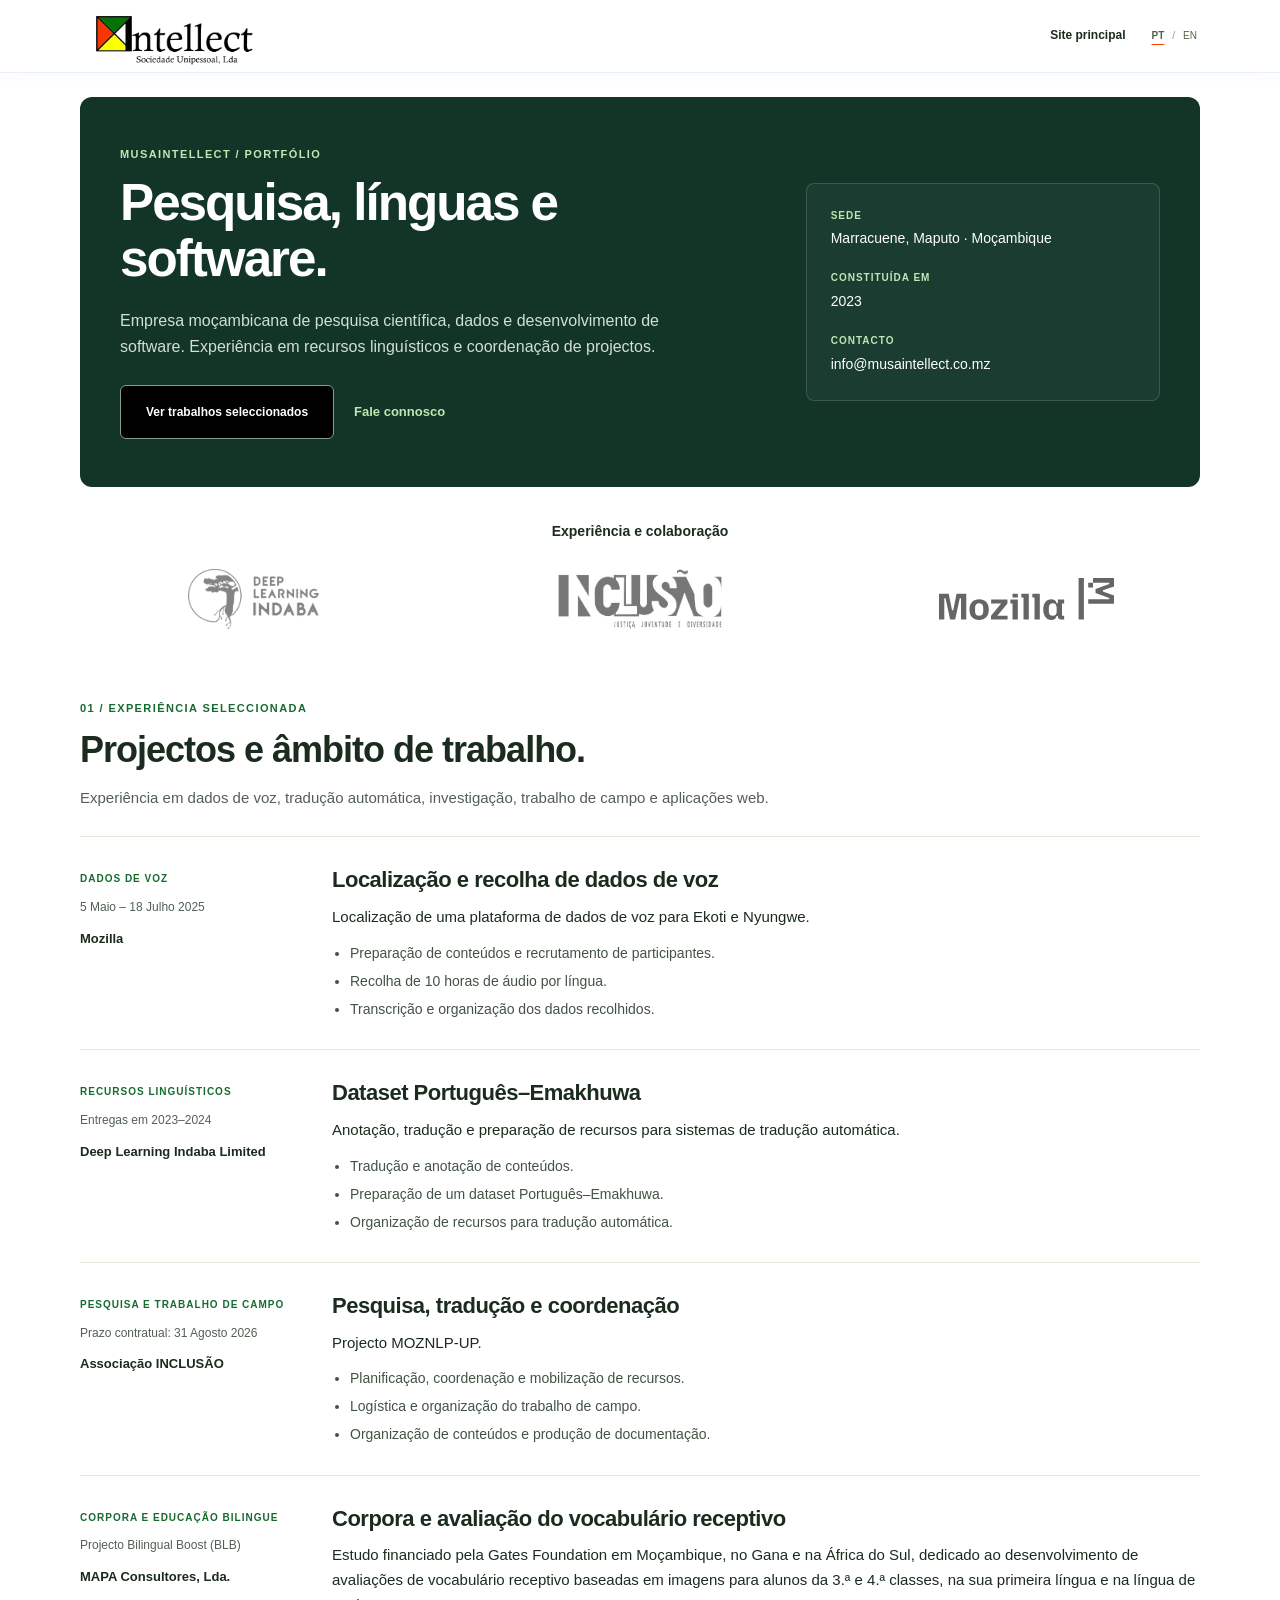
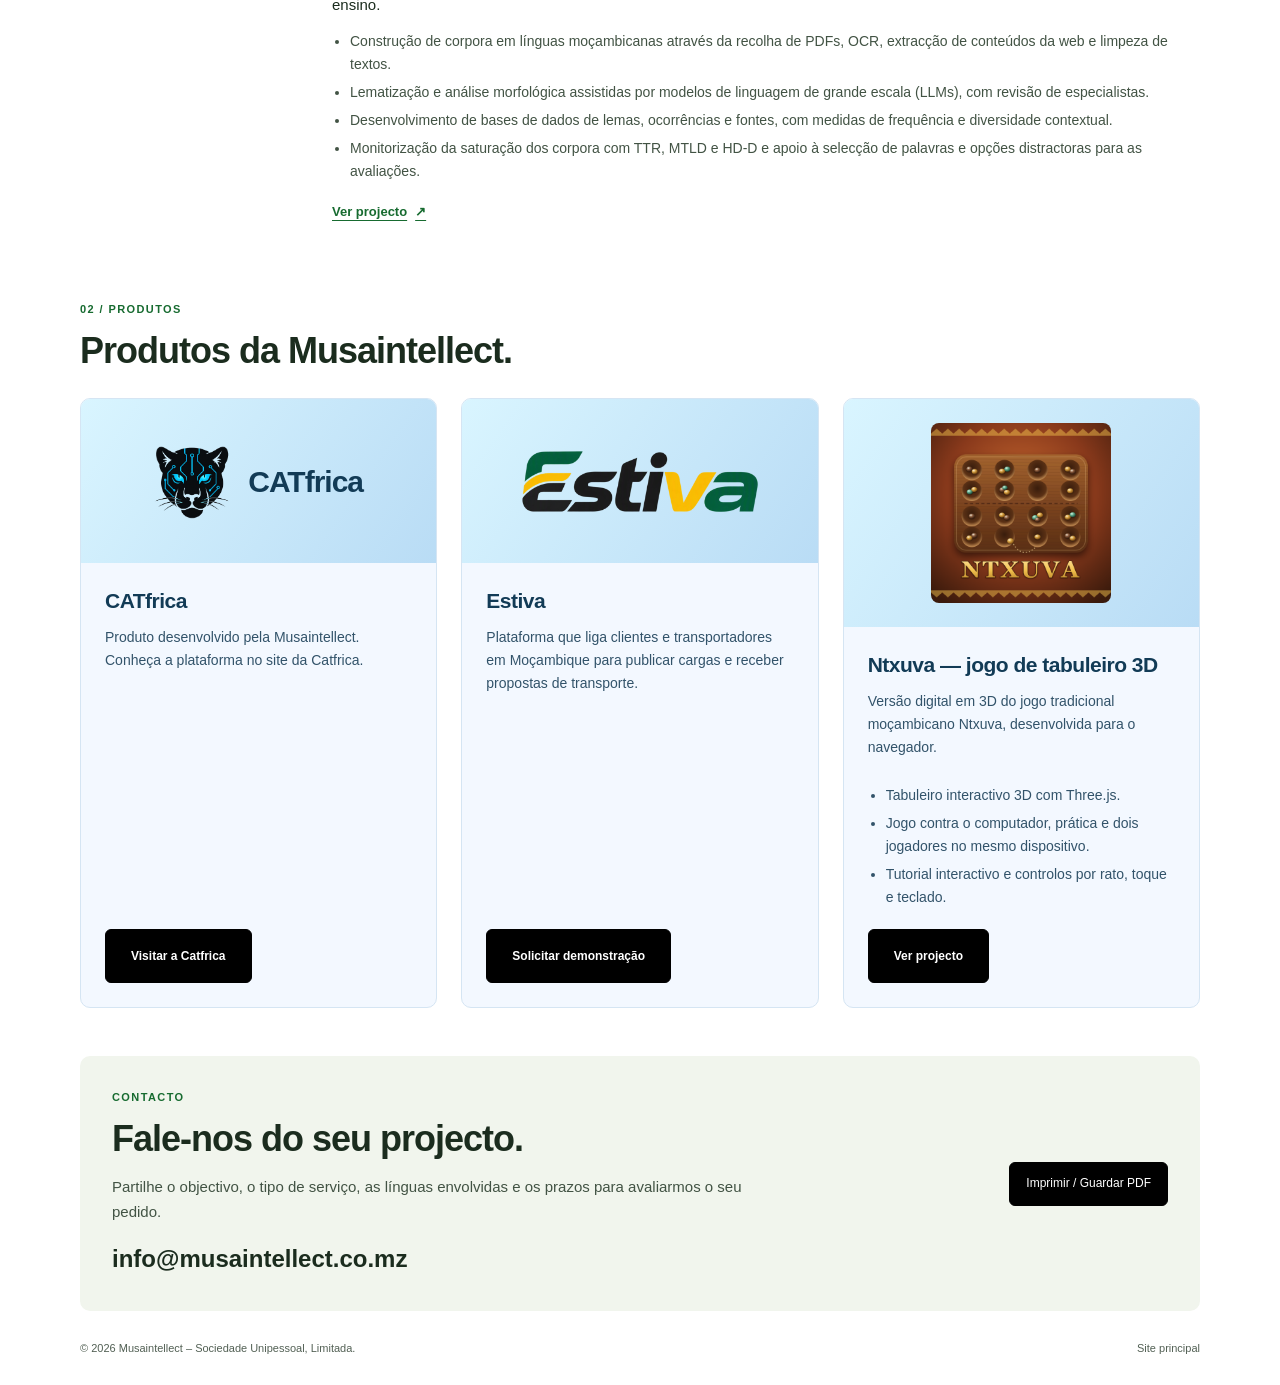
==== commit 7831f868: "Update MAPA study description and add Ntxuva logo Co-authored-by: Copilot <223556219+Copilot@users.n" ====
--- a/portfolio.html
+++ b/portfolio.html
@@ -12,8 +12,8 @@
   <link rel="icon" type="image/svg+xml" href="./assets/favicon.svg">
   <link rel="stylesheet" href="./styles.css?v=20261117-portfolio-grouping">
   <link rel="stylesheet" href="./chain-theme.css?v=20261117-portfolio-grouping">
-  <link rel="stylesheet" href="./portfolio.css?v=20261117-portfolio-grouping">
-  <script src="./portfolio.js?v=20261117-portfolio-grouping" defer></script>
+  <link rel="stylesheet" href="./portfolio.css?v=20261117-portfolio-content">
+  <script src="./portfolio.js?v=20261117-mapa-study" defer></script>
 </head>
 <body class="work-page">
   <a class="skip-link" href="#main" data-i18n="skip">Saltar para o conteúdo</a>
@@ -81,8 +81,8 @@
         <div><h3 data-i18n="fieldTitle">Pesquisa, tradução e coordenação</h3><p data-i18n="fieldBody">Projecto MOZNLP-UP.</p><ul><li data-i18n="field1">Planificação, coordenação e mobilização de recursos.</li><li data-i18n="field2">Logística e organização do trabalho de campo.</li><li data-i18n="field3">Organização de conteúdos e produção de documentação.</li></ul></div>
       </article>
       <article class="work-case" id="mapa-project">
-        <div class="work-case-meta"><span data-i18n="mapaCategory">CORPORA E TECNOLOGIA LINGUÍSTICA</span><p data-i18n="mapaMeta">Emakhuwa e Português</p></div>
-        <div><h3 data-i18n="mapaTitle">MAPA — Explorar o Emakhuwa</h3><p data-i18n="mapaBody">Relatório interactivo e ferramentas de exploração de corpora, léxico e morfologia.</p><ul><li data-i18n="mapa1">Visualização de estatísticas do corpus e listas de frequência.</li><li data-i18n="mapa2">Pesquisa de lemas com traduções e classes gramaticais.</li><li data-i18n="mapa3">Analisador morfológico para explorar a estrutura das palavras.</li></ul><a class="work-project-link" href="https://emakhuwa-report.vercel.app/" target="_blank" rel="noopener noreferrer"><span data-i18n="viewProject">Ver projecto</span><span aria-hidden="true">↗</span><span class="sr-only" data-i18n="newTab"> (abre num novo separador)</span></a></div>
+        <div class="work-case-meta"><span data-i18n="mapaCategory">CORPORA E EDUCAÇÃO BILINGUE</span><p data-i18n="mapaMeta">Projecto Bilingual Boost (BLB)</p><p class="work-case-client">MAPA Consultores, Lda.</p></div>
+        <div><h3 data-i18n="mapaTitle">Corpora e avaliação do vocabulário receptivo</h3><p data-i18n="mapaBody">Estudo financiado pela Gates Foundation em Moçambique, no Gana e na África do Sul, dedicado ao desenvolvimento de avaliações de vocabulário receptivo baseadas em imagens para alunos da 3.ª e 4.ª classes, na sua primeira língua e na língua de ensino.</p><ul><li data-i18n="mapa1">Construção de corpora em línguas moçambicanas através da recolha de PDFs, OCR, extracção de conteúdos da web e limpeza de textos.</li><li data-i18n="mapa2">Lematização e análise morfológica assistidas por modelos de linguagem de grande escala (LLMs), com revisão de especialistas.</li><li data-i18n="mapa3">Desenvolvimento de bases de dados de lemas, ocorrências e fontes, com medidas de frequência e diversidade contextual.</li><li data-i18n="mapa4">Monitorização da saturação dos corpora com TTR, MTLD e HD-D e apoio à selecção de palavras e opções distractoras para as avaliações.</li></ul><a class="work-project-link" href="https://emakhuwa-report.vercel.app/" target="_blank" rel="noopener noreferrer"><span data-i18n="viewProject">Ver projecto</span><span aria-hidden="true">↗</span><span class="sr-only" data-i18n="newTab"> (abre num novo separador)</span></a></div>
       </article>
     </section>
 
@@ -98,7 +98,7 @@
           <div class="work-product-copy"><h3>Estiva</h3><p data-i18n="estivaBody">Plataforma que liga clientes e transportadores em Moçambique para publicar cargas e receber propostas de transporte.</p><a class="button" href="https://mozlink.vercel.app/" target="_blank" rel="noopener noreferrer"><span data-i18n="estivaCta">Solicitar demonstração</span><span class="sr-only" data-i18n="newTab"> (abre num novo separador)</span></a></div>
         </article>
         <article class="work-product" id="ntxuva-project">
-          <div class="work-product-visual"><strong aria-hidden="true">Ntxuva</strong></div>
+          <div class="work-product-visual"><img class="work-ntxuva-logo" src="./assets/ntxuva-logo.png" width="1024" height="1024" alt="Ntxuva" loading="lazy" decoding="async"></div>
           <div class="work-product-copy"><h3 data-i18n="ntxuvaTitle">Ntxuva — jogo de tabuleiro 3D</h3><p data-i18n="ntxuvaBody">Versão digital em 3D do jogo tradicional moçambicano Ntxuva, desenvolvida para o navegador.</p><ul><li data-i18n="ntxuva1">Tabuleiro interactivo 3D com Three.js.</li><li data-i18n="ntxuva2">Jogo contra o computador, prática e dois jogadores no mesmo dispositivo.</li><li data-i18n="ntxuva3">Tutorial interactivo e controlos por rato, toque e teclado.</li></ul><a class="button" href="https://ntxuva-three.vercel.app/" target="_blank" rel="noopener noreferrer"><span data-i18n="viewProject">Ver projecto</span><span class="sr-only" data-i18n="newTab"> (abre num novo separador)</span></a></div>
         </article>
       </div>
--- a/portfolio.css
+++ b/portfolio.css
@@ -44,6 +44,7 @@
 .work-catfrica-mark { width: 76px; height: 80px; object-fit: contain; }
 .work-product-visual strong { font-size: 30px; letter-spacing: -1px; }
 .work-estiva-logo { width: min(100%, 240px); height: auto; }
+.work-ntxuva-logo { width: min(100%, 180px); height: auto; border-radius: 8px; }
 .work-product-copy { display: flex; flex: 1; flex-direction: column; align-items: flex-start; padding: 24px; }
 .work-product-copy h3 { margin-bottom: 10px; color: #123b56; }
 .work-product-copy p { min-height: 74px; margin-bottom: 20px; color: #32536a; font-size: 14px; }
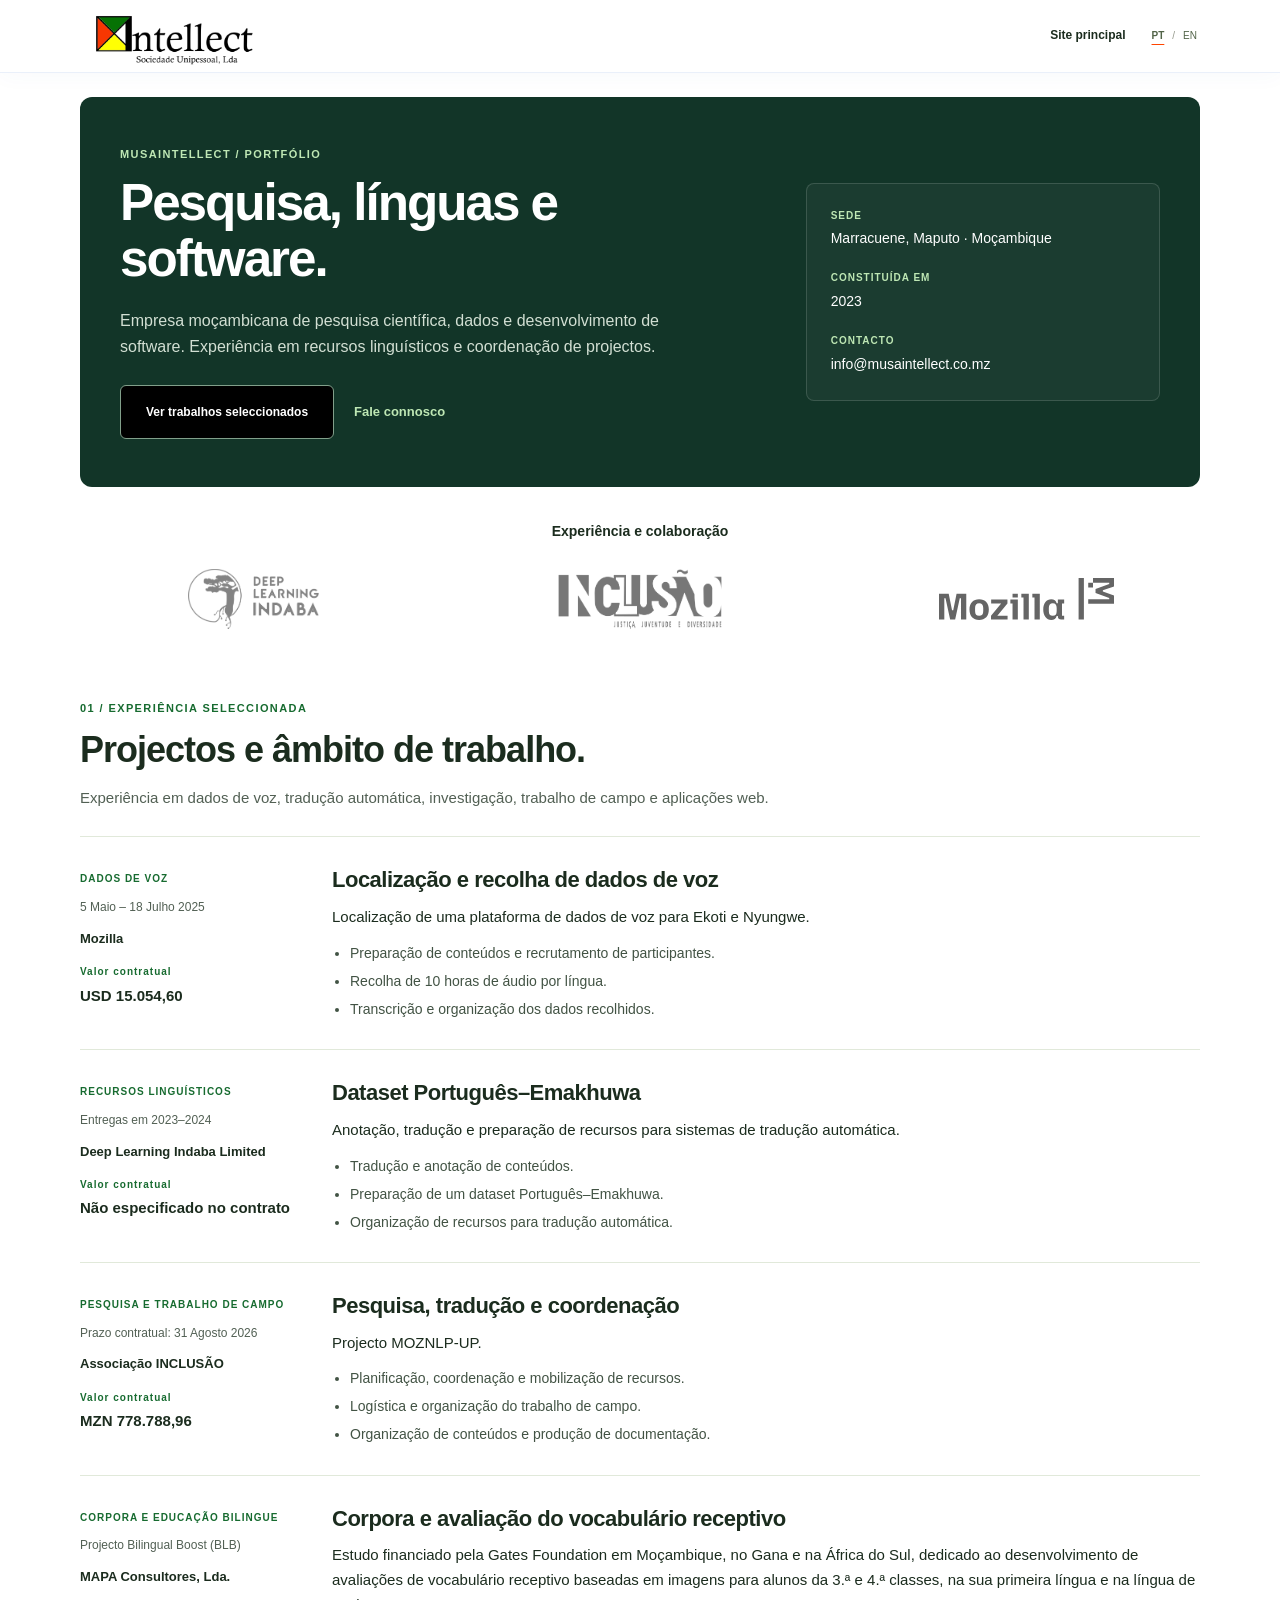
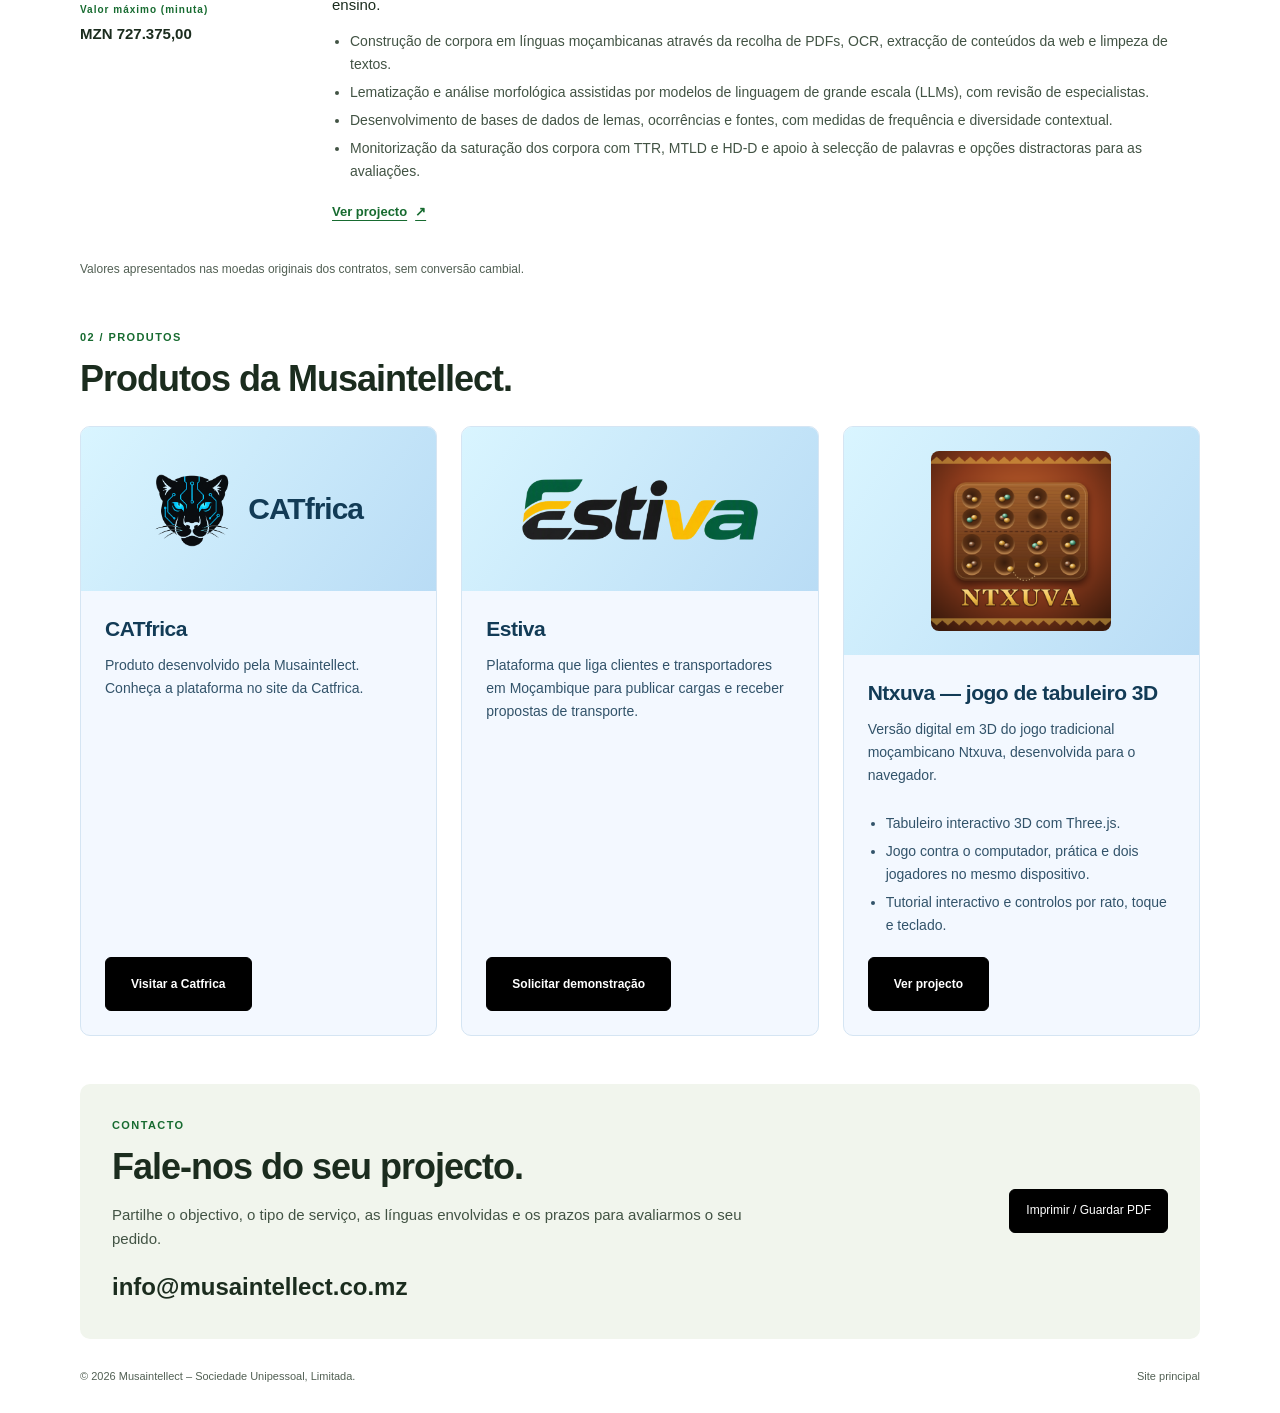
==== commit 90d2670f: "Add contract values and feature Ntxuva on homepage Co-authored-by: Copilot <223556219+Copilot@users." ====
--- a/portfolio.html
+++ b/portfolio.html
@@ -12,8 +12,8 @@
   <link rel="icon" type="image/svg+xml" href="./assets/favicon.svg">
   <link rel="stylesheet" href="./styles.css?v=20261117-portfolio-grouping">
   <link rel="stylesheet" href="./chain-theme.css?v=20261117-portfolio-grouping">
-  <link rel="stylesheet" href="./portfolio.css?v=20261117-portfolio-content">
-  <script src="./portfolio.js?v=20261117-mapa-study" defer></script>
+  <link rel="stylesheet" href="./portfolio.css?v=20261117-contract-values">
+  <script src="./portfolio.js?v=20261117-contract-values" defer></script>
 </head>
 <body class="work-page">
   <a class="skip-link" href="#main" data-i18n="skip">Saltar para o conteúdo</a>
@@ -69,21 +69,22 @@
         <p data-i18n="workIntro">Experiência em dados de voz, tradução automática, investigação, trabalho de campo e aplicações web.</p>
       </div>
       <article class="work-case" id="voice-project">
-        <div class="work-case-meta"><span data-i18n="voiceCategory">DADOS DE VOZ</span><p data-i18n="voicePeriod">5 Maio – 18 Julho 2025</p><p class="work-case-client">Mozilla</p></div>
+        <div class="work-case-meta"><span data-i18n="voiceCategory">DADOS DE VOZ</span><p data-i18n="voicePeriod">5 Maio – 18 Julho 2025</p><p class="work-case-client">Mozilla</p><p class="work-case-value"><span data-i18n="contractValue">Valor contratual</span><strong data-i18n="voiceValue">USD 15.054,60</strong></p></div>
         <div><h3 data-i18n="voiceTitle">Localização e recolha de dados de voz</h3><p data-i18n="voiceBody">Localização de uma plataforma de dados de voz para Ekoti e Nyungwe.</p><ul><li data-i18n="voice1">Preparação de conteúdos e recrutamento de participantes.</li><li data-i18n="voice2">Recolha de 10 horas de áudio por língua.</li><li data-i18n="voice3">Transcrição e organização dos dados recolhidos.</li></ul></div>
       </article>
       <article class="work-case" id="translation-project">
-        <div class="work-case-meta"><span data-i18n="translationCategory">RECURSOS LINGUÍSTICOS</span><p data-i18n="translationPeriod">Entregas em 2023–2024</p><p class="work-case-client">Deep Learning Indaba Limited</p></div>
+        <div class="work-case-meta"><span data-i18n="translationCategory">RECURSOS LINGUÍSTICOS</span><p data-i18n="translationPeriod">Entregas em 2023–2024</p><p class="work-case-client">Deep Learning Indaba Limited</p><p class="work-case-value"><span data-i18n="contractValue">Valor contratual</span><strong data-i18n="translationValue">Não especificado no contrato</strong></p></div>
         <div><h3 data-i18n="translationTitle">Dataset Português–Emakhuwa</h3><p data-i18n="translationBody">Anotação, tradução e preparação de recursos para sistemas de tradução automática.</p><ul><li data-i18n="translation1">Tradução e anotação de conteúdos.</li><li data-i18n="translation2">Preparação de um dataset Português–Emakhuwa.</li><li data-i18n="translation3">Organização de recursos para tradução automática.</li></ul></div>
       </article>
       <article class="work-case" id="field-project">
-        <div class="work-case-meta"><span data-i18n="fieldCategory">PESQUISA E TRABALHO DE CAMPO</span><p data-i18n="fieldPeriod">Prazo contratual: 31 Agosto 2026</p><p class="work-case-client">Associação INCLUSÃO</p></div>
+        <div class="work-case-meta"><span data-i18n="fieldCategory">PESQUISA E TRABALHO DE CAMPO</span><p data-i18n="fieldPeriod">Prazo contratual: 31 Agosto 2026</p><p class="work-case-client">Associação INCLUSÃO</p><p class="work-case-value"><span data-i18n="contractValue">Valor contratual</span><strong data-i18n="fieldValue">MZN 778.788,96</strong></p></div>
         <div><h3 data-i18n="fieldTitle">Pesquisa, tradução e coordenação</h3><p data-i18n="fieldBody">Projecto MOZNLP-UP.</p><ul><li data-i18n="field1">Planificação, coordenação e mobilização de recursos.</li><li data-i18n="field2">Logística e organização do trabalho de campo.</li><li data-i18n="field3">Organização de conteúdos e produção de documentação.</li></ul></div>
       </article>
       <article class="work-case" id="mapa-project">
-        <div class="work-case-meta"><span data-i18n="mapaCategory">CORPORA E EDUCAÇÃO BILINGUE</span><p data-i18n="mapaMeta">Projecto Bilingual Boost (BLB)</p><p class="work-case-client">MAPA Consultores, Lda.</p></div>
+        <div class="work-case-meta"><span data-i18n="mapaCategory">CORPORA E EDUCAÇÃO BILINGUE</span><p data-i18n="mapaMeta">Projecto Bilingual Boost (BLB)</p><p class="work-case-client">MAPA Consultores, Lda.</p><p class="work-case-value"><span data-i18n="mapaValueLabel">Valor máximo (minuta)</span><strong data-i18n="mapaValue">MZN 727.375,00</strong></p></div>
         <div><h3 data-i18n="mapaTitle">Corpora e avaliação do vocabulário receptivo</h3><p data-i18n="mapaBody">Estudo financiado pela Gates Foundation em Moçambique, no Gana e na África do Sul, dedicado ao desenvolvimento de avaliações de vocabulário receptivo baseadas em imagens para alunos da 3.ª e 4.ª classes, na sua primeira língua e na língua de ensino.</p><ul><li data-i18n="mapa1">Construção de corpora em línguas moçambicanas através da recolha de PDFs, OCR, extracção de conteúdos da web e limpeza de textos.</li><li data-i18n="mapa2">Lematização e análise morfológica assistidas por modelos de linguagem de grande escala (LLMs), com revisão de especialistas.</li><li data-i18n="mapa3">Desenvolvimento de bases de dados de lemas, ocorrências e fontes, com medidas de frequência e diversidade contextual.</li><li data-i18n="mapa4">Monitorização da saturação dos corpora com TTR, MTLD e HD-D e apoio à selecção de palavras e opções distractoras para as avaliações.</li></ul><a class="work-project-link" href="https://emakhuwa-report.vercel.app/" target="_blank" rel="noopener noreferrer"><span data-i18n="viewProject">Ver projecto</span><span aria-hidden="true">↗</span><span class="sr-only" data-i18n="newTab"> (abre num novo separador)</span></a></div>
       </article>
+      <p class="work-value-note" data-i18n="contractValueNote">Valores apresentados nas moedas originais dos contratos, sem conversão cambial.</p>
     </section>
 
     <section class="work-section container" aria-labelledby="work-products-title">
--- a/portfolio.css
+++ b/portfolio.css
@@ -34,6 +34,10 @@
 .work-case-meta span { color: #176b30; font-size: 10px; font-weight: 700; letter-spacing: 1px; }
 .work-case-meta p { margin: 8px 0 0; color: #526054; font-size: 12px; }
 .work-case-meta .work-case-client { margin-top: 12px; color: var(--ink); font-size: 13px; font-weight: 650; line-height: 1.4; }
+.work-case-meta .work-case-value { margin-top: 16px; }
+.work-case-value span { display: block; }
+.work-case-value strong { display: block; margin-top: 4px; color: var(--ink); font-size: 15px; line-height: 1.4; }
+.work-value-note { margin: 8px 0 0; color: #526054; font-size: 12px; }
 .work-project-link { display: inline-flex; align-items: center; gap: 8px; margin-top: 18px; color: #176b30; font-size: 13px; font-weight: 650; text-decoration: underline; text-underline-offset: 4px; }
 .work-case h3 { margin-bottom: 10px; font-size: 22px; }
 .work-case p { margin-bottom: 0; }
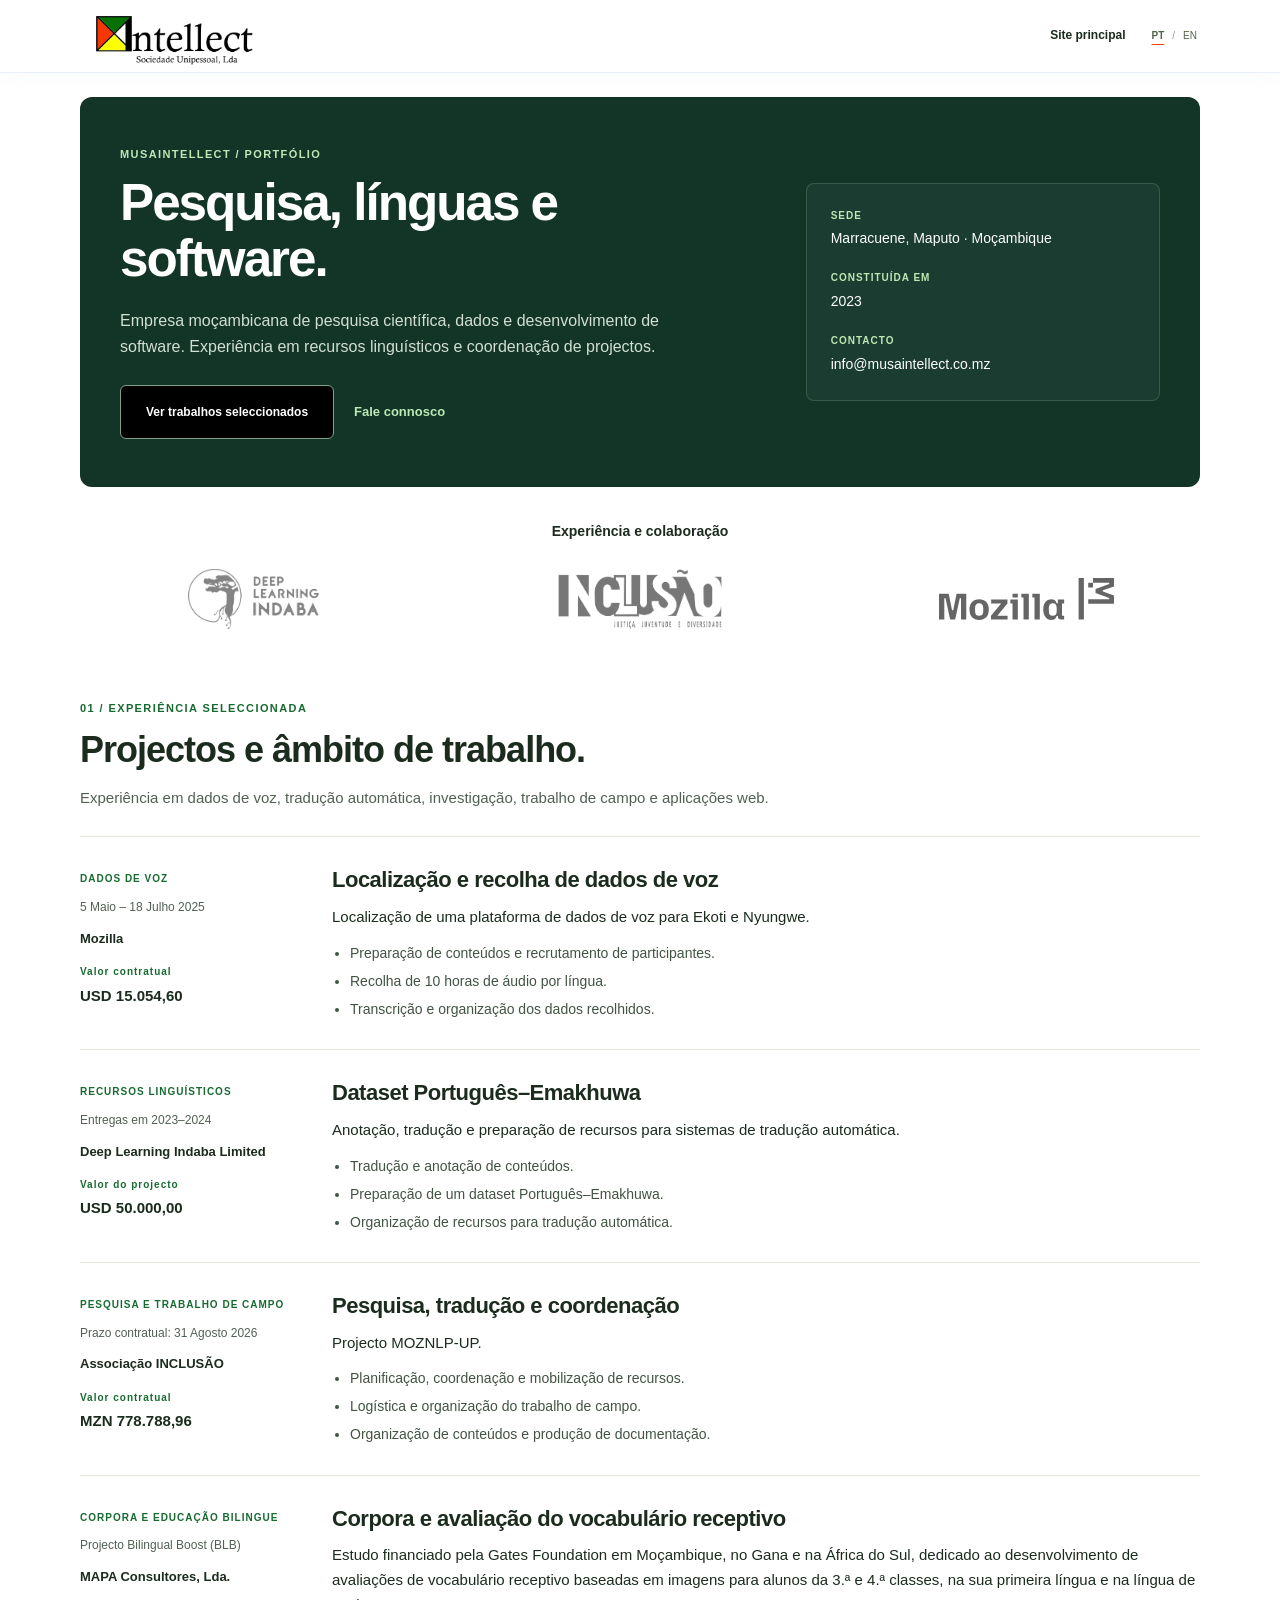
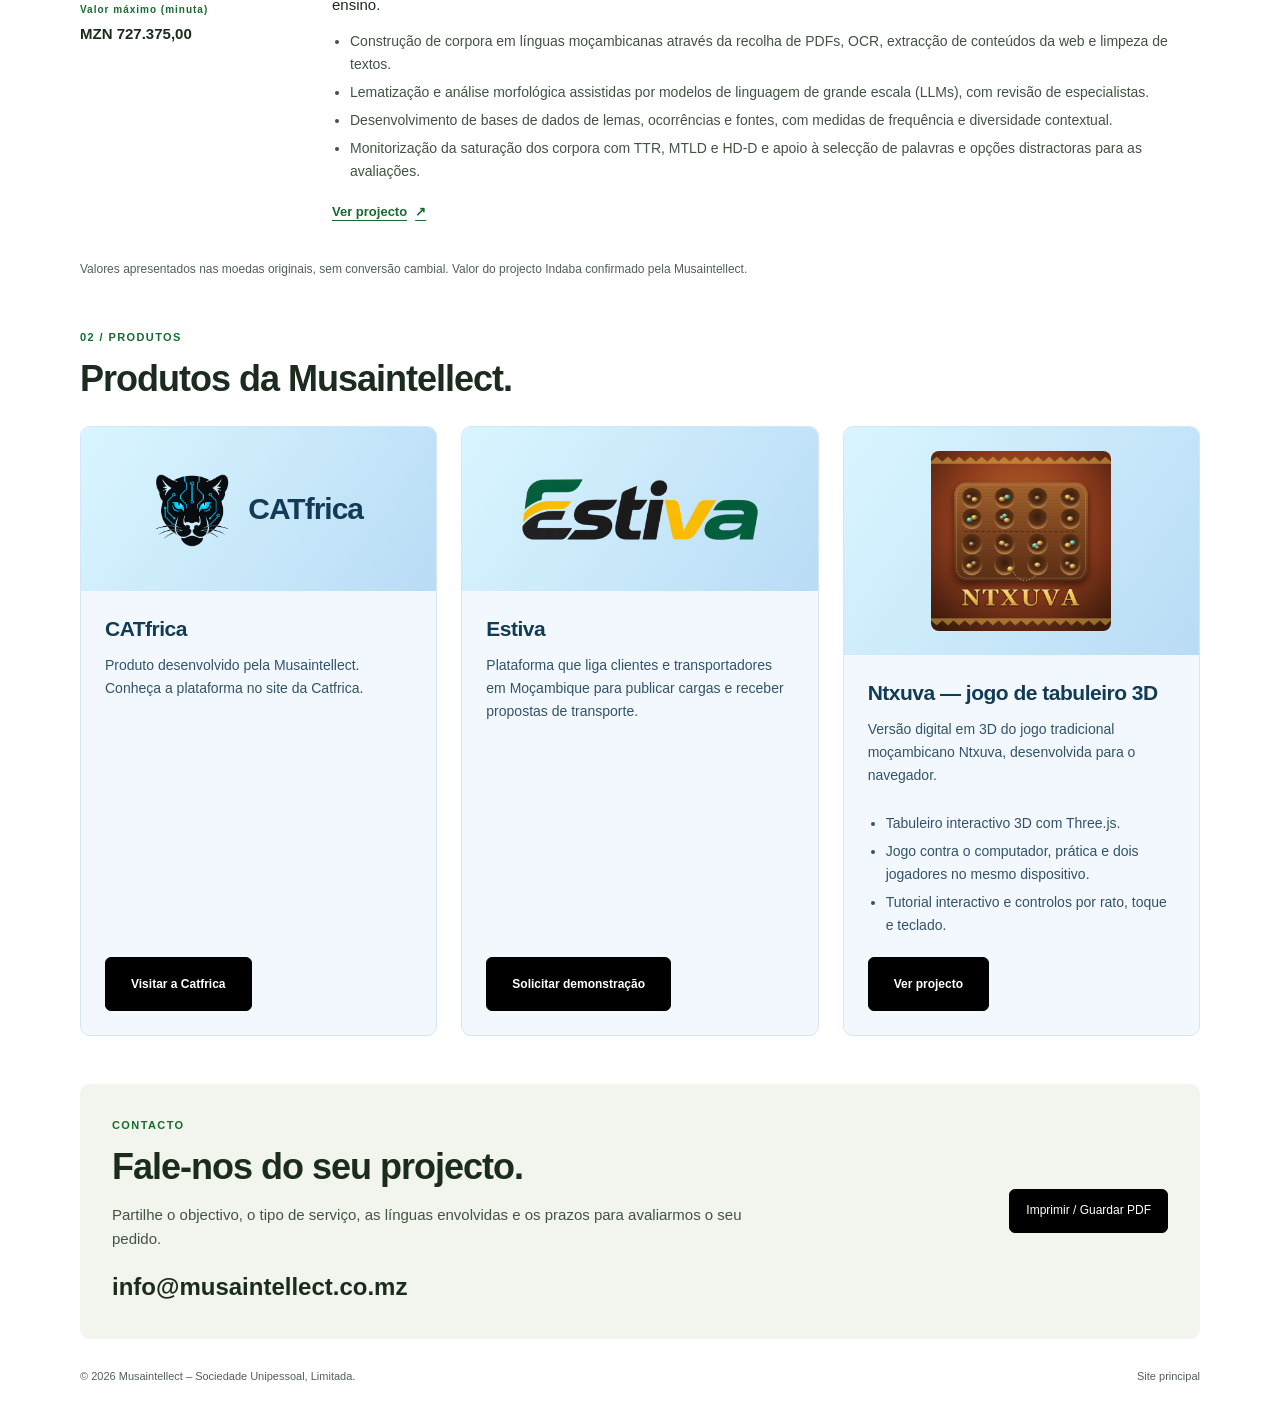
==== commit 7b18cb6d: "Set Indaba project value to USD 50,000 Co-authored-by: Copilot <223556219+Copilot@users.noreply.gith" ====
--- a/portfolio.html
+++ b/portfolio.html
@@ -13,7 +13,7 @@
   <link rel="stylesheet" href="./styles.css?v=20261117-portfolio-grouping">
   <link rel="stylesheet" href="./chain-theme.css?v=20261117-portfolio-grouping">
   <link rel="stylesheet" href="./portfolio.css?v=20261117-contract-values">
-  <script src="./portfolio.js?v=20261117-contract-values" defer></script>
+  <script src="./portfolio.js?v=20261117-indaba-value" defer></script>
 </head>
 <body class="work-page">
   <a class="skip-link" href="#main" data-i18n="skip">Saltar para o conteúdo</a>
@@ -73,7 +73,7 @@
         <div><h3 data-i18n="voiceTitle">Localização e recolha de dados de voz</h3><p data-i18n="voiceBody">Localização de uma plataforma de dados de voz para Ekoti e Nyungwe.</p><ul><li data-i18n="voice1">Preparação de conteúdos e recrutamento de participantes.</li><li data-i18n="voice2">Recolha de 10 horas de áudio por língua.</li><li data-i18n="voice3">Transcrição e organização dos dados recolhidos.</li></ul></div>
       </article>
       <article class="work-case" id="translation-project">
-        <div class="work-case-meta"><span data-i18n="translationCategory">RECURSOS LINGUÍSTICOS</span><p data-i18n="translationPeriod">Entregas em 2023–2024</p><p class="work-case-client">Deep Learning Indaba Limited</p><p class="work-case-value"><span data-i18n="contractValue">Valor contratual</span><strong data-i18n="translationValue">Não especificado no contrato</strong></p></div>
+        <div class="work-case-meta"><span data-i18n="translationCategory">RECURSOS LINGUÍSTICOS</span><p data-i18n="translationPeriod">Entregas em 2023–2024</p><p class="work-case-client">Deep Learning Indaba Limited</p><p class="work-case-value"><span data-i18n="translationValueLabel">Valor do projecto</span><strong data-i18n="translationValue">USD 50.000,00</strong></p></div>
         <div><h3 data-i18n="translationTitle">Dataset Português–Emakhuwa</h3><p data-i18n="translationBody">Anotação, tradução e preparação de recursos para sistemas de tradução automática.</p><ul><li data-i18n="translation1">Tradução e anotação de conteúdos.</li><li data-i18n="translation2">Preparação de um dataset Português–Emakhuwa.</li><li data-i18n="translation3">Organização de recursos para tradução automática.</li></ul></div>
       </article>
       <article class="work-case" id="field-project">
@@ -84,7 +84,7 @@
         <div class="work-case-meta"><span data-i18n="mapaCategory">CORPORA E EDUCAÇÃO BILINGUE</span><p data-i18n="mapaMeta">Projecto Bilingual Boost (BLB)</p><p class="work-case-client">MAPA Consultores, Lda.</p><p class="work-case-value"><span data-i18n="mapaValueLabel">Valor máximo (minuta)</span><strong data-i18n="mapaValue">MZN 727.375,00</strong></p></div>
         <div><h3 data-i18n="mapaTitle">Corpora e avaliação do vocabulário receptivo</h3><p data-i18n="mapaBody">Estudo financiado pela Gates Foundation em Moçambique, no Gana e na África do Sul, dedicado ao desenvolvimento de avaliações de vocabulário receptivo baseadas em imagens para alunos da 3.ª e 4.ª classes, na sua primeira língua e na língua de ensino.</p><ul><li data-i18n="mapa1">Construção de corpora em línguas moçambicanas através da recolha de PDFs, OCR, extracção de conteúdos da web e limpeza de textos.</li><li data-i18n="mapa2">Lematização e análise morfológica assistidas por modelos de linguagem de grande escala (LLMs), com revisão de especialistas.</li><li data-i18n="mapa3">Desenvolvimento de bases de dados de lemas, ocorrências e fontes, com medidas de frequência e diversidade contextual.</li><li data-i18n="mapa4">Monitorização da saturação dos corpora com TTR, MTLD e HD-D e apoio à selecção de palavras e opções distractoras para as avaliações.</li></ul><a class="work-project-link" href="https://emakhuwa-report.vercel.app/" target="_blank" rel="noopener noreferrer"><span data-i18n="viewProject">Ver projecto</span><span aria-hidden="true">↗</span><span class="sr-only" data-i18n="newTab"> (abre num novo separador)</span></a></div>
       </article>
-      <p class="work-value-note" data-i18n="contractValueNote">Valores apresentados nas moedas originais dos contratos, sem conversão cambial.</p>
+      <p class="work-value-note" data-i18n="contractValueNote">Valores apresentados nas moedas originais, sem conversão cambial. Valor do projecto Indaba confirmado pela Musaintellect.</p>
     </section>
 
     <section class="work-section container" aria-labelledby="work-products-title">
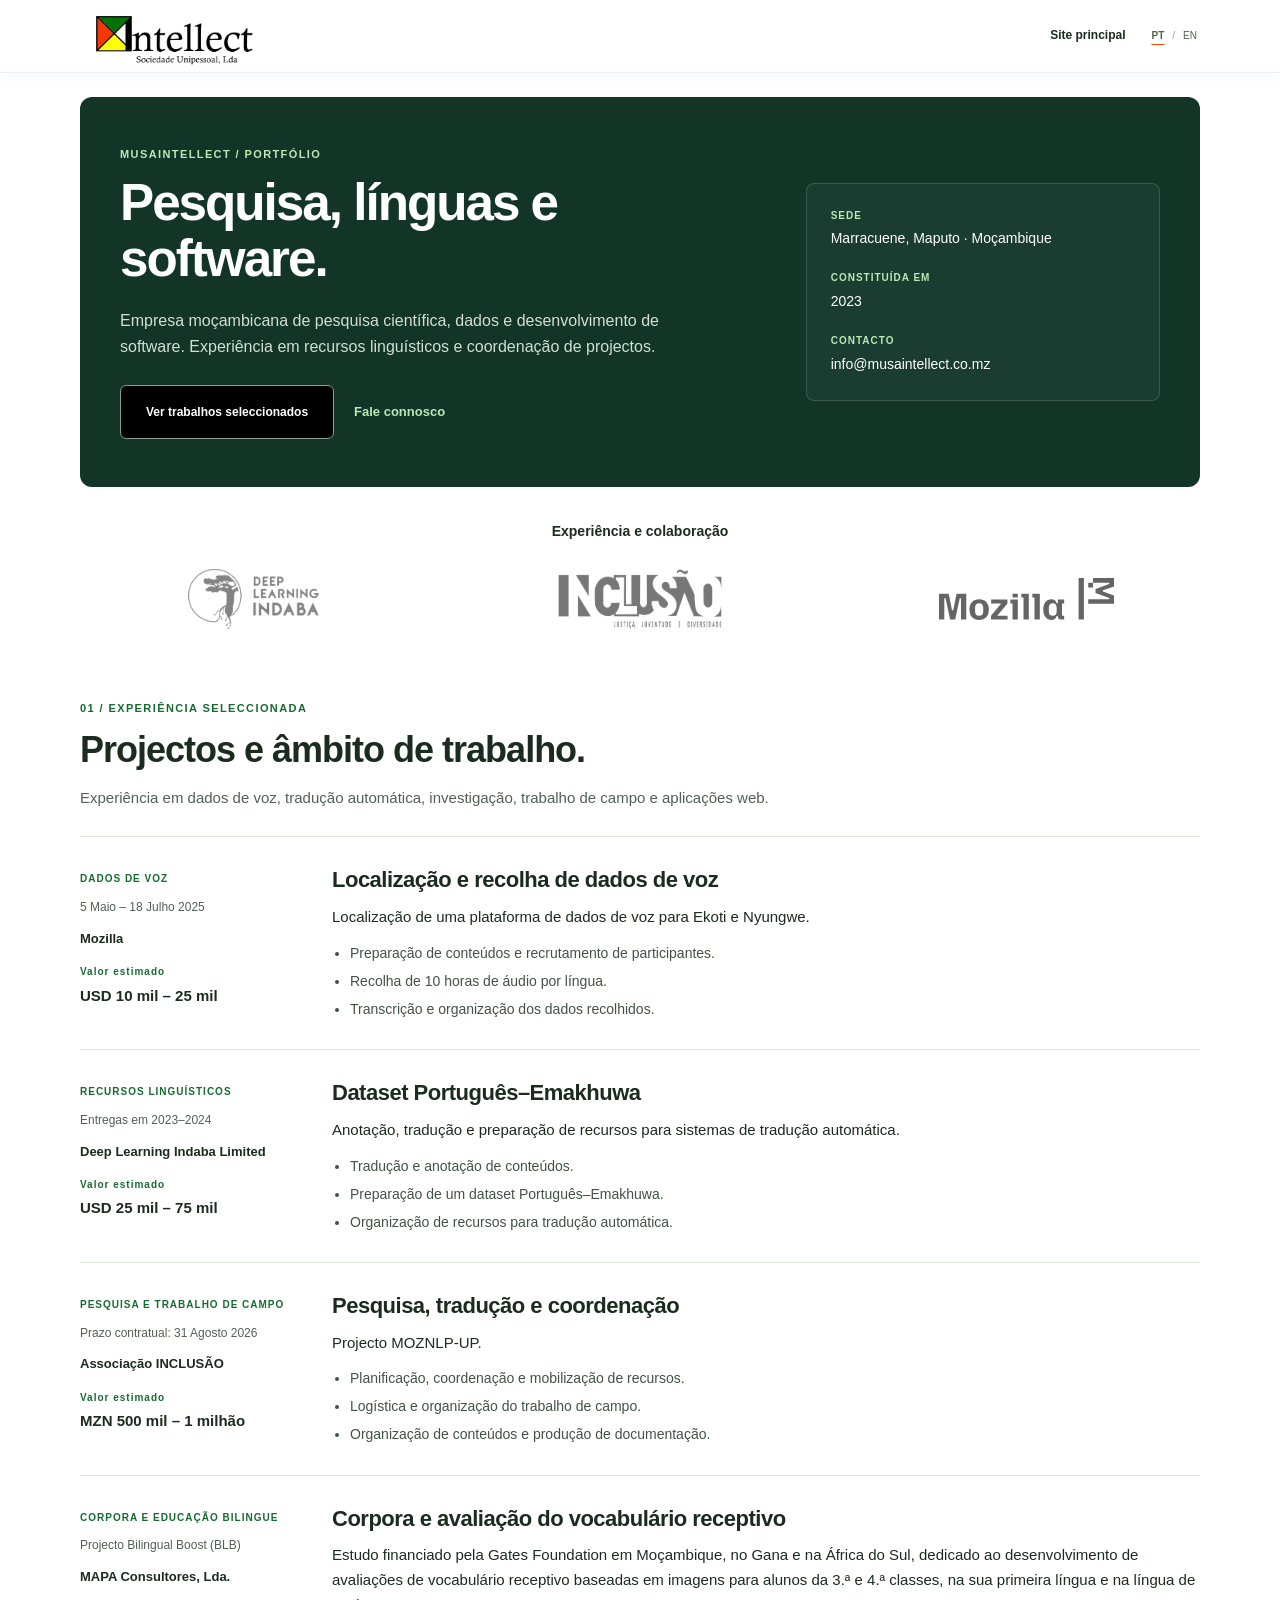
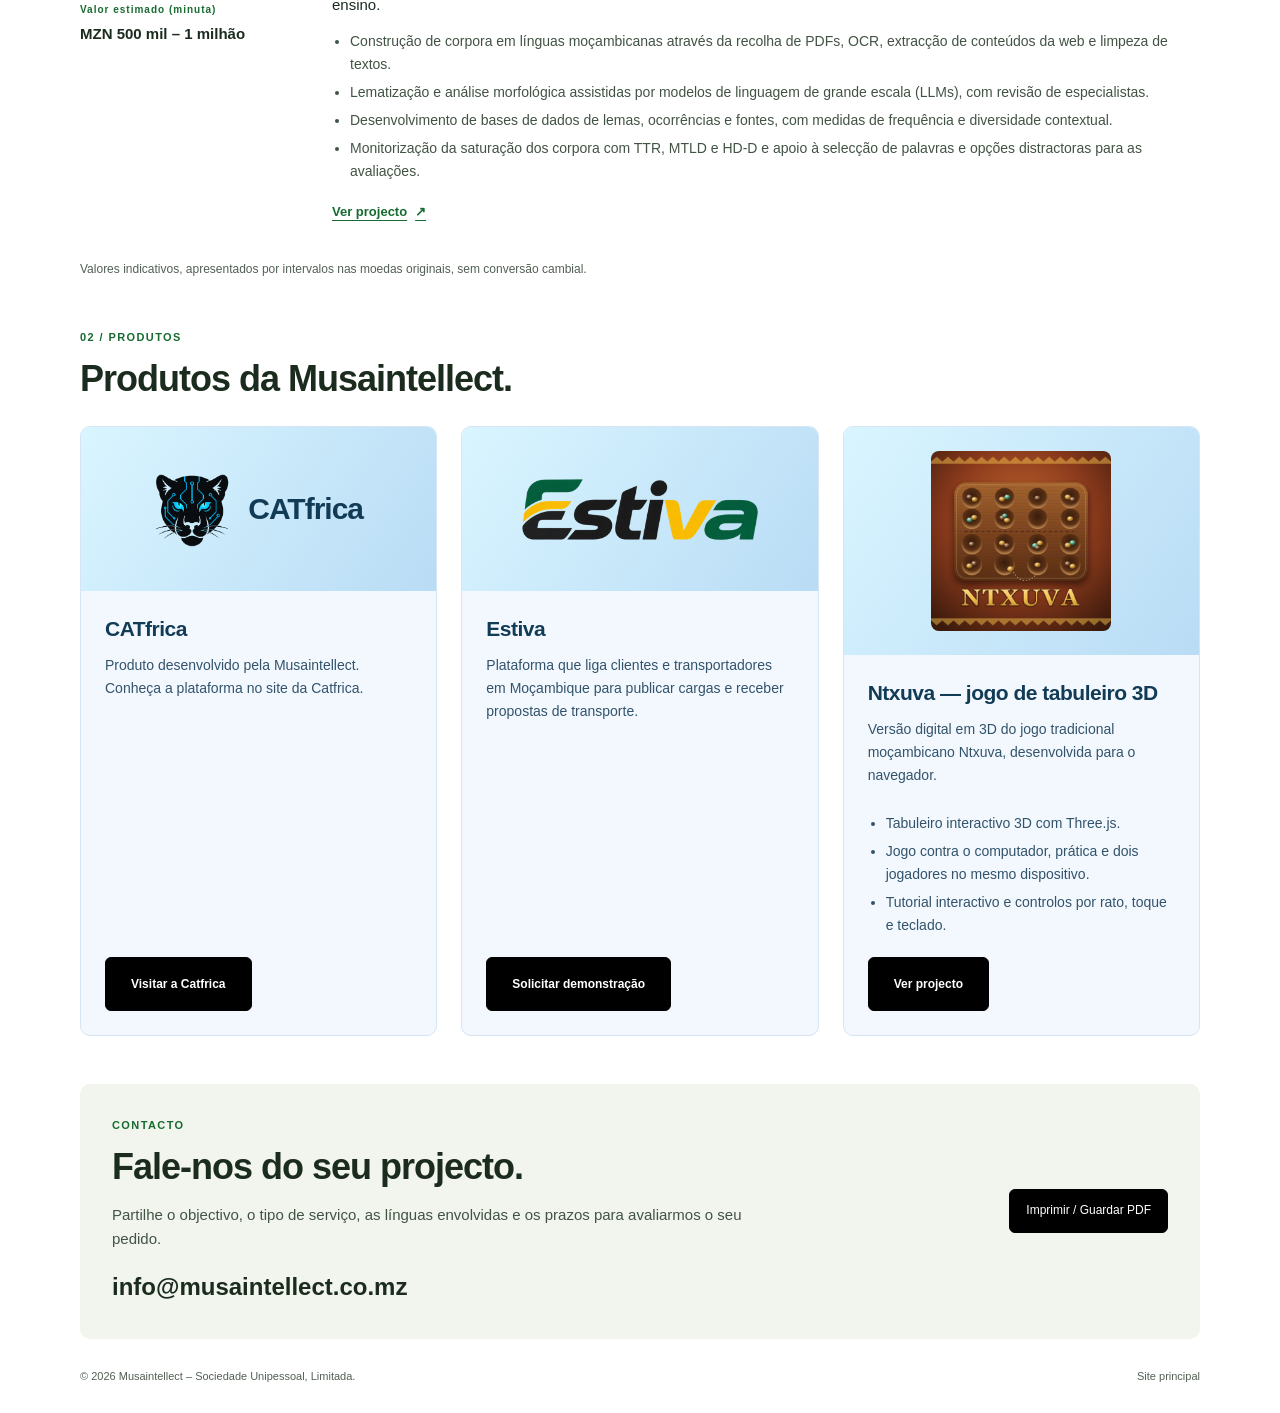
==== commit cce4dec7: "Show estimated project value ranges instead of exact amounts Co-authored-by: Copilot <223556219+Copi" ====
--- a/portfolio.html
+++ b/portfolio.html
@@ -13,7 +13,7 @@
   <link rel="stylesheet" href="./styles.css?v=20261117-portfolio-grouping">
   <link rel="stylesheet" href="./chain-theme.css?v=20261117-portfolio-grouping">
   <link rel="stylesheet" href="./portfolio.css?v=20261117-contract-values">
-  <script src="./portfolio.js?v=20261117-indaba-value" defer></script>
+  <script src="./portfolio.js?v=20261117-value-ranges" defer></script>
 </head>
 <body class="work-page">
   <a class="skip-link" href="#main" data-i18n="skip">Saltar para o conteúdo</a>
@@ -69,22 +69,22 @@
         <p data-i18n="workIntro">Experiência em dados de voz, tradução automática, investigação, trabalho de campo e aplicações web.</p>
       </div>
       <article class="work-case" id="voice-project">
-        <div class="work-case-meta"><span data-i18n="voiceCategory">DADOS DE VOZ</span><p data-i18n="voicePeriod">5 Maio – 18 Julho 2025</p><p class="work-case-client">Mozilla</p><p class="work-case-value"><span data-i18n="contractValue">Valor contratual</span><strong data-i18n="voiceValue">USD 15.054,60</strong></p></div>
+        <div class="work-case-meta"><span data-i18n="voiceCategory">DADOS DE VOZ</span><p data-i18n="voicePeriod">5 Maio – 18 Julho 2025</p><p class="work-case-client">Mozilla</p><p class="work-case-value"><span data-i18n="contractValue">Valor estimado</span><strong data-i18n="voiceValue">USD 10 mil – 25 mil</strong></p></div>
         <div><h3 data-i18n="voiceTitle">Localização e recolha de dados de voz</h3><p data-i18n="voiceBody">Localização de uma plataforma de dados de voz para Ekoti e Nyungwe.</p><ul><li data-i18n="voice1">Preparação de conteúdos e recrutamento de participantes.</li><li data-i18n="voice2">Recolha de 10 horas de áudio por língua.</li><li data-i18n="voice3">Transcrição e organização dos dados recolhidos.</li></ul></div>
       </article>
       <article class="work-case" id="translation-project">
-        <div class="work-case-meta"><span data-i18n="translationCategory">RECURSOS LINGUÍSTICOS</span><p data-i18n="translationPeriod">Entregas em 2023–2024</p><p class="work-case-client">Deep Learning Indaba Limited</p><p class="work-case-value"><span data-i18n="translationValueLabel">Valor do projecto</span><strong data-i18n="translationValue">USD 50.000,00</strong></p></div>
+        <div class="work-case-meta"><span data-i18n="translationCategory">RECURSOS LINGUÍSTICOS</span><p data-i18n="translationPeriod">Entregas em 2023–2024</p><p class="work-case-client">Deep Learning Indaba Limited</p><p class="work-case-value"><span data-i18n="translationValueLabel">Valor estimado</span><strong data-i18n="translationValue">USD 25 mil – 75 mil</strong></p></div>
         <div><h3 data-i18n="translationTitle">Dataset Português–Emakhuwa</h3><p data-i18n="translationBody">Anotação, tradução e preparação de recursos para sistemas de tradução automática.</p><ul><li data-i18n="translation1">Tradução e anotação de conteúdos.</li><li data-i18n="translation2">Preparação de um dataset Português–Emakhuwa.</li><li data-i18n="translation3">Organização de recursos para tradução automática.</li></ul></div>
       </article>
       <article class="work-case" id="field-project">
-        <div class="work-case-meta"><span data-i18n="fieldCategory">PESQUISA E TRABALHO DE CAMPO</span><p data-i18n="fieldPeriod">Prazo contratual: 31 Agosto 2026</p><p class="work-case-client">Associação INCLUSÃO</p><p class="work-case-value"><span data-i18n="contractValue">Valor contratual</span><strong data-i18n="fieldValue">MZN 778.788,96</strong></p></div>
+        <div class="work-case-meta"><span data-i18n="fieldCategory">PESQUISA E TRABALHO DE CAMPO</span><p data-i18n="fieldPeriod">Prazo contratual: 31 Agosto 2026</p><p class="work-case-client">Associação INCLUSÃO</p><p class="work-case-value"><span data-i18n="contractValue">Valor estimado</span><strong data-i18n="fieldValue">MZN 500 mil – 1 milhão</strong></p></div>
         <div><h3 data-i18n="fieldTitle">Pesquisa, tradução e coordenação</h3><p data-i18n="fieldBody">Projecto MOZNLP-UP.</p><ul><li data-i18n="field1">Planificação, coordenação e mobilização de recursos.</li><li data-i18n="field2">Logística e organização do trabalho de campo.</li><li data-i18n="field3">Organização de conteúdos e produção de documentação.</li></ul></div>
       </article>
       <article class="work-case" id="mapa-project">
-        <div class="work-case-meta"><span data-i18n="mapaCategory">CORPORA E EDUCAÇÃO BILINGUE</span><p data-i18n="mapaMeta">Projecto Bilingual Boost (BLB)</p><p class="work-case-client">MAPA Consultores, Lda.</p><p class="work-case-value"><span data-i18n="mapaValueLabel">Valor máximo (minuta)</span><strong data-i18n="mapaValue">MZN 727.375,00</strong></p></div>
+        <div class="work-case-meta"><span data-i18n="mapaCategory">CORPORA E EDUCAÇÃO BILINGUE</span><p data-i18n="mapaMeta">Projecto Bilingual Boost (BLB)</p><p class="work-case-client">MAPA Consultores, Lda.</p><p class="work-case-value"><span data-i18n="mapaValueLabel">Valor estimado (minuta)</span><strong data-i18n="mapaValue">MZN 500 mil – 1 milhão</strong></p></div>
         <div><h3 data-i18n="mapaTitle">Corpora e avaliação do vocabulário receptivo</h3><p data-i18n="mapaBody">Estudo financiado pela Gates Foundation em Moçambique, no Gana e na África do Sul, dedicado ao desenvolvimento de avaliações de vocabulário receptivo baseadas em imagens para alunos da 3.ª e 4.ª classes, na sua primeira língua e na língua de ensino.</p><ul><li data-i18n="mapa1">Construção de corpora em línguas moçambicanas através da recolha de PDFs, OCR, extracção de conteúdos da web e limpeza de textos.</li><li data-i18n="mapa2">Lematização e análise morfológica assistidas por modelos de linguagem de grande escala (LLMs), com revisão de especialistas.</li><li data-i18n="mapa3">Desenvolvimento de bases de dados de lemas, ocorrências e fontes, com medidas de frequência e diversidade contextual.</li><li data-i18n="mapa4">Monitorização da saturação dos corpora com TTR, MTLD e HD-D e apoio à selecção de palavras e opções distractoras para as avaliações.</li></ul><a class="work-project-link" href="https://emakhuwa-report.vercel.app/" target="_blank" rel="noopener noreferrer"><span data-i18n="viewProject">Ver projecto</span><span aria-hidden="true">↗</span><span class="sr-only" data-i18n="newTab"> (abre num novo separador)</span></a></div>
       </article>
-      <p class="work-value-note" data-i18n="contractValueNote">Valores apresentados nas moedas originais, sem conversão cambial. Valor do projecto Indaba confirmado pela Musaintellect.</p>
+      <p class="work-value-note" data-i18n="contractValueNote">Valores indicativos, apresentados por intervalos nas moedas originais, sem conversão cambial.</p>
     </section>
 
     <section class="work-section container" aria-labelledby="work-products-title">
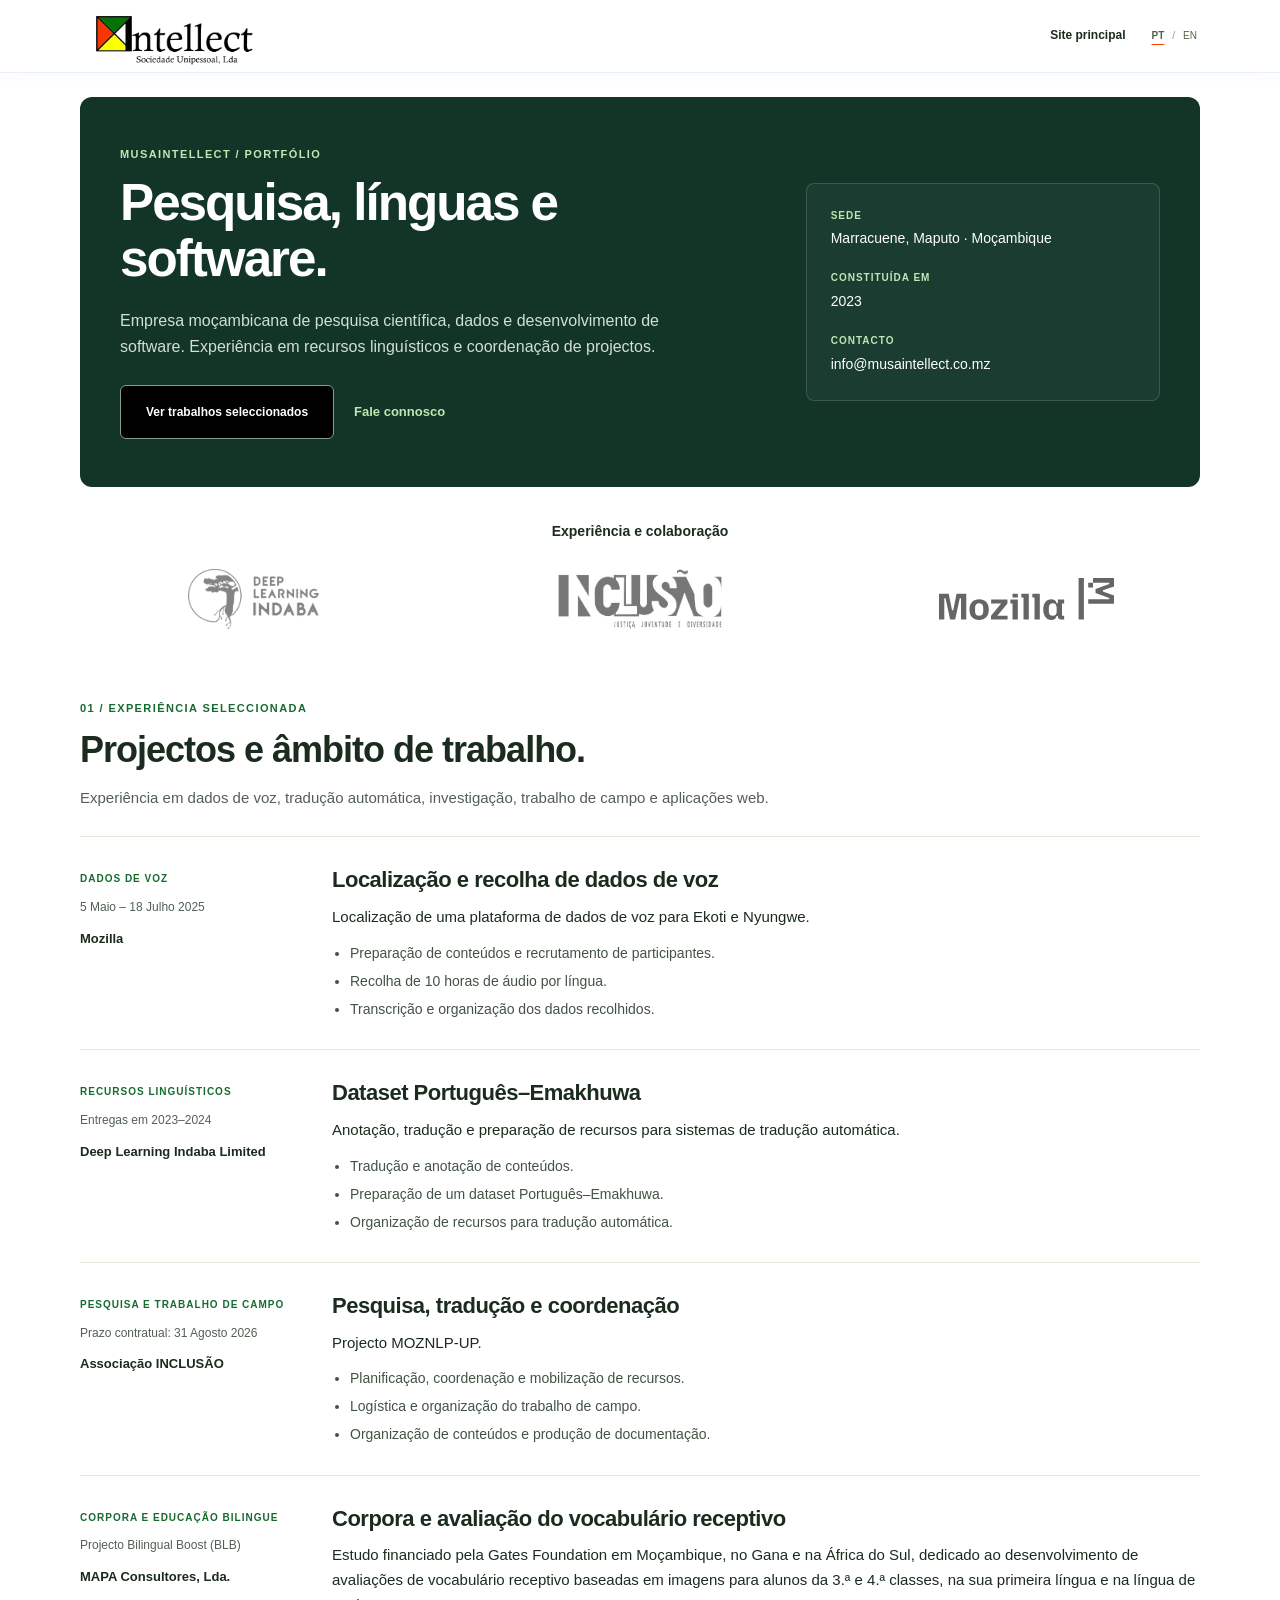
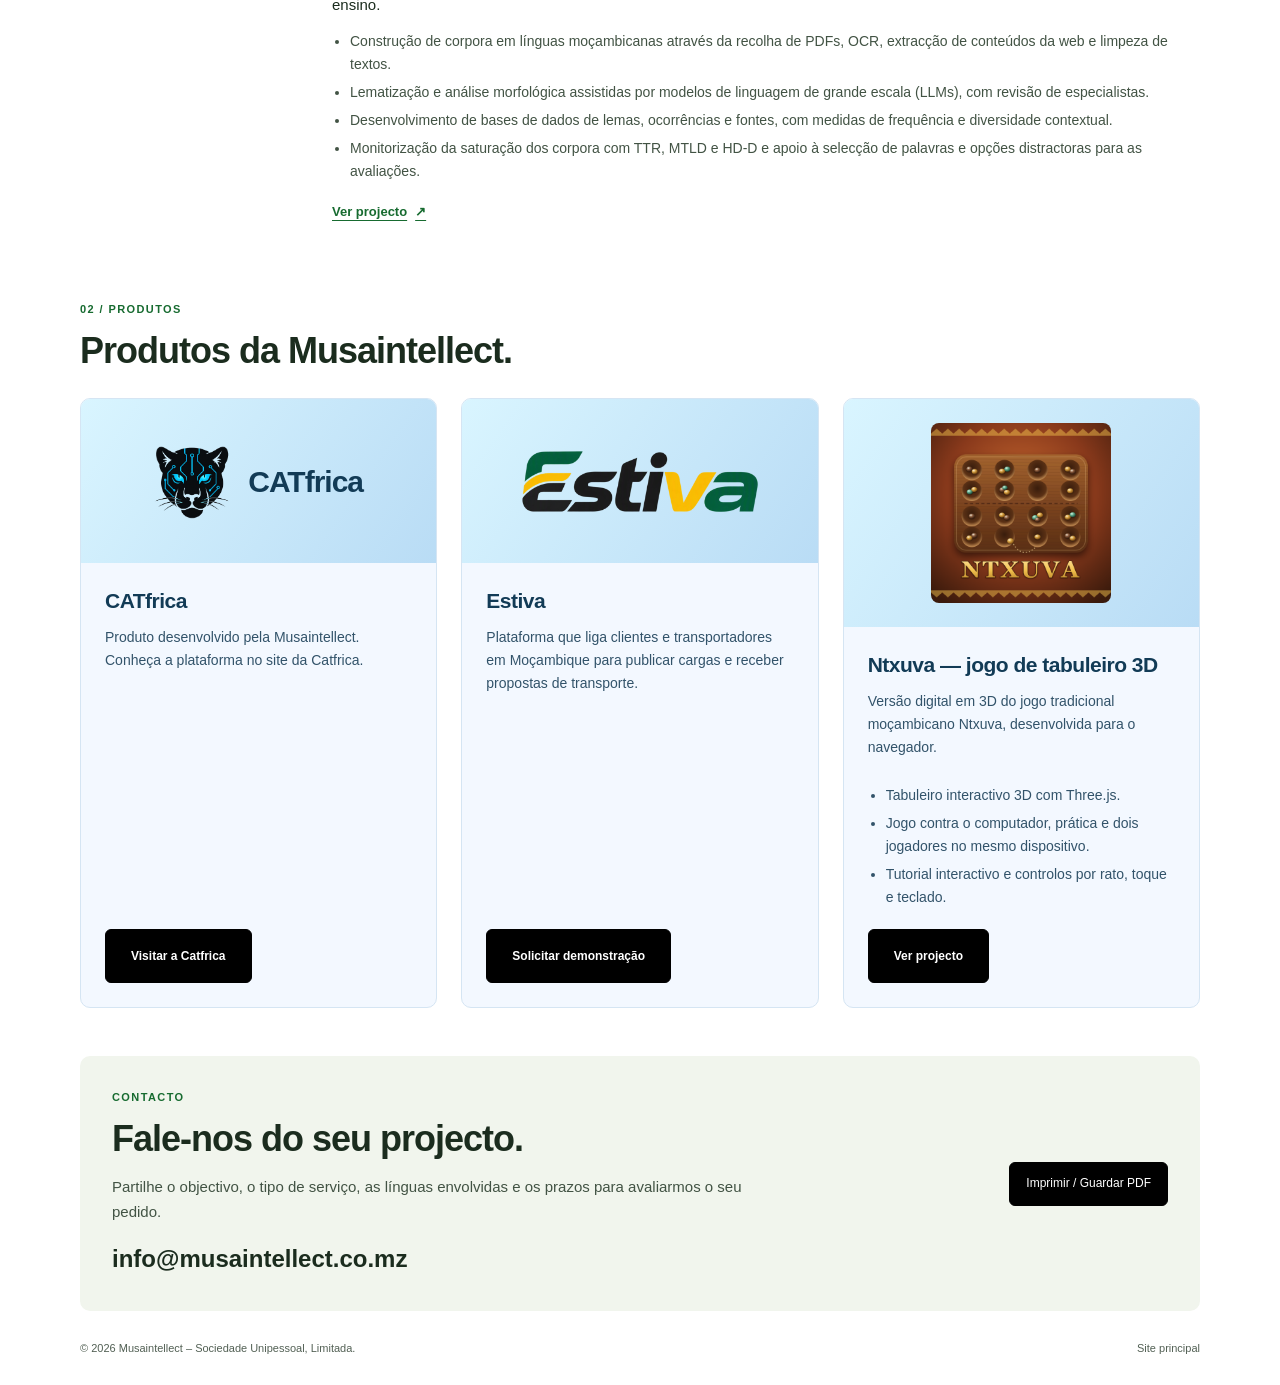
==== commit 90ed7471: "Remove project amounts and financial notes from portfolio Co-authored-by: Copilot <223556219+Copilot" ====
--- a/portfolio.html
+++ b/portfolio.html
@@ -12,8 +12,8 @@
   <link rel="icon" type="image/svg+xml" href="./assets/favicon.svg">
   <link rel="stylesheet" href="./styles.css?v=20261117-portfolio-grouping">
   <link rel="stylesheet" href="./chain-theme.css?v=20261117-portfolio-grouping">
-  <link rel="stylesheet" href="./portfolio.css?v=20261117-contract-values">
-  <script src="./portfolio.js?v=20261117-value-ranges" defer></script>
+  <link rel="stylesheet" href="./portfolio.css?v=20261117-no-amounts">
+  <script src="./portfolio.js?v=20261117-no-amounts" defer></script>
 </head>
 <body class="work-page">
   <a class="skip-link" href="#main" data-i18n="skip">Saltar para o conteúdo</a>
@@ -69,22 +69,21 @@
         <p data-i18n="workIntro">Experiência em dados de voz, tradução automática, investigação, trabalho de campo e aplicações web.</p>
       </div>
       <article class="work-case" id="voice-project">
-        <div class="work-case-meta"><span data-i18n="voiceCategory">DADOS DE VOZ</span><p data-i18n="voicePeriod">5 Maio – 18 Julho 2025</p><p class="work-case-client">Mozilla</p><p class="work-case-value"><span data-i18n="contractValue">Valor estimado</span><strong data-i18n="voiceValue">USD 10 mil – 25 mil</strong></p></div>
+        <div class="work-case-meta"><span data-i18n="voiceCategory">DADOS DE VOZ</span><p data-i18n="voicePeriod">5 Maio – 18 Julho 2025</p><p class="work-case-client">Mozilla</p></div>
         <div><h3 data-i18n="voiceTitle">Localização e recolha de dados de voz</h3><p data-i18n="voiceBody">Localização de uma plataforma de dados de voz para Ekoti e Nyungwe.</p><ul><li data-i18n="voice1">Preparação de conteúdos e recrutamento de participantes.</li><li data-i18n="voice2">Recolha de 10 horas de áudio por língua.</li><li data-i18n="voice3">Transcrição e organização dos dados recolhidos.</li></ul></div>
       </article>
       <article class="work-case" id="translation-project">
-        <div class="work-case-meta"><span data-i18n="translationCategory">RECURSOS LINGUÍSTICOS</span><p data-i18n="translationPeriod">Entregas em 2023–2024</p><p class="work-case-client">Deep Learning Indaba Limited</p><p class="work-case-value"><span data-i18n="translationValueLabel">Valor estimado</span><strong data-i18n="translationValue">USD 25 mil – 75 mil</strong></p></div>
+        <div class="work-case-meta"><span data-i18n="translationCategory">RECURSOS LINGUÍSTICOS</span><p data-i18n="translationPeriod">Entregas em 2023–2024</p><p class="work-case-client">Deep Learning Indaba Limited</p></div>
         <div><h3 data-i18n="translationTitle">Dataset Português–Emakhuwa</h3><p data-i18n="translationBody">Anotação, tradução e preparação de recursos para sistemas de tradução automática.</p><ul><li data-i18n="translation1">Tradução e anotação de conteúdos.</li><li data-i18n="translation2">Preparação de um dataset Português–Emakhuwa.</li><li data-i18n="translation3">Organização de recursos para tradução automática.</li></ul></div>
       </article>
       <article class="work-case" id="field-project">
-        <div class="work-case-meta"><span data-i18n="fieldCategory">PESQUISA E TRABALHO DE CAMPO</span><p data-i18n="fieldPeriod">Prazo contratual: 31 Agosto 2026</p><p class="work-case-client">Associação INCLUSÃO</p><p class="work-case-value"><span data-i18n="contractValue">Valor estimado</span><strong data-i18n="fieldValue">MZN 500 mil – 1 milhão</strong></p></div>
+        <div class="work-case-meta"><span data-i18n="fieldCategory">PESQUISA E TRABALHO DE CAMPO</span><p data-i18n="fieldPeriod">Prazo contratual: 31 Agosto 2026</p><p class="work-case-client">Associação INCLUSÃO</p></div>
         <div><h3 data-i18n="fieldTitle">Pesquisa, tradução e coordenação</h3><p data-i18n="fieldBody">Projecto MOZNLP-UP.</p><ul><li data-i18n="field1">Planificação, coordenação e mobilização de recursos.</li><li data-i18n="field2">Logística e organização do trabalho de campo.</li><li data-i18n="field3">Organização de conteúdos e produção de documentação.</li></ul></div>
       </article>
       <article class="work-case" id="mapa-project">
-        <div class="work-case-meta"><span data-i18n="mapaCategory">CORPORA E EDUCAÇÃO BILINGUE</span><p data-i18n="mapaMeta">Projecto Bilingual Boost (BLB)</p><p class="work-case-client">MAPA Consultores, Lda.</p><p class="work-case-value"><span data-i18n="mapaValueLabel">Valor estimado (minuta)</span><strong data-i18n="mapaValue">MZN 500 mil – 1 milhão</strong></p></div>
+        <div class="work-case-meta"><span data-i18n="mapaCategory">CORPORA E EDUCAÇÃO BILINGUE</span><p data-i18n="mapaMeta">Projecto Bilingual Boost (BLB)</p><p class="work-case-client">MAPA Consultores, Lda.</p></div>
         <div><h3 data-i18n="mapaTitle">Corpora e avaliação do vocabulário receptivo</h3><p data-i18n="mapaBody">Estudo financiado pela Gates Foundation em Moçambique, no Gana e na África do Sul, dedicado ao desenvolvimento de avaliações de vocabulário receptivo baseadas em imagens para alunos da 3.ª e 4.ª classes, na sua primeira língua e na língua de ensino.</p><ul><li data-i18n="mapa1">Construção de corpora em línguas moçambicanas através da recolha de PDFs, OCR, extracção de conteúdos da web e limpeza de textos.</li><li data-i18n="mapa2">Lematização e análise morfológica assistidas por modelos de linguagem de grande escala (LLMs), com revisão de especialistas.</li><li data-i18n="mapa3">Desenvolvimento de bases de dados de lemas, ocorrências e fontes, com medidas de frequência e diversidade contextual.</li><li data-i18n="mapa4">Monitorização da saturação dos corpora com TTR, MTLD e HD-D e apoio à selecção de palavras e opções distractoras para as avaliações.</li></ul><a class="work-project-link" href="https://emakhuwa-report.vercel.app/" target="_blank" rel="noopener noreferrer"><span data-i18n="viewProject">Ver projecto</span><span aria-hidden="true">↗</span><span class="sr-only" data-i18n="newTab"> (abre num novo separador)</span></a></div>
       </article>
-      <p class="work-value-note" data-i18n="contractValueNote">Valores indicativos, apresentados por intervalos nas moedas originais, sem conversão cambial.</p>
     </section>
 
     <section class="work-section container" aria-labelledby="work-products-title">
--- a/portfolio.css
+++ b/portfolio.css
@@ -34,10 +34,6 @@
 .work-case-meta span { color: #176b30; font-size: 10px; font-weight: 700; letter-spacing: 1px; }
 .work-case-meta p { margin: 8px 0 0; color: #526054; font-size: 12px; }
 .work-case-meta .work-case-client { margin-top: 12px; color: var(--ink); font-size: 13px; font-weight: 650; line-height: 1.4; }
-.work-case-meta .work-case-value { margin-top: 16px; }
-.work-case-value span { display: block; }
-.work-case-value strong { display: block; margin-top: 4px; color: var(--ink); font-size: 15px; line-height: 1.4; }
-.work-value-note { margin: 8px 0 0; color: #526054; font-size: 12px; }
 .work-project-link { display: inline-flex; align-items: center; gap: 8px; margin-top: 18px; color: #176b30; font-size: 13px; font-weight: 650; text-decoration: underline; text-underline-offset: 4px; }
 .work-case h3 { margin-bottom: 10px; font-size: 22px; }
 .work-case p { margin-bottom: 0; }
